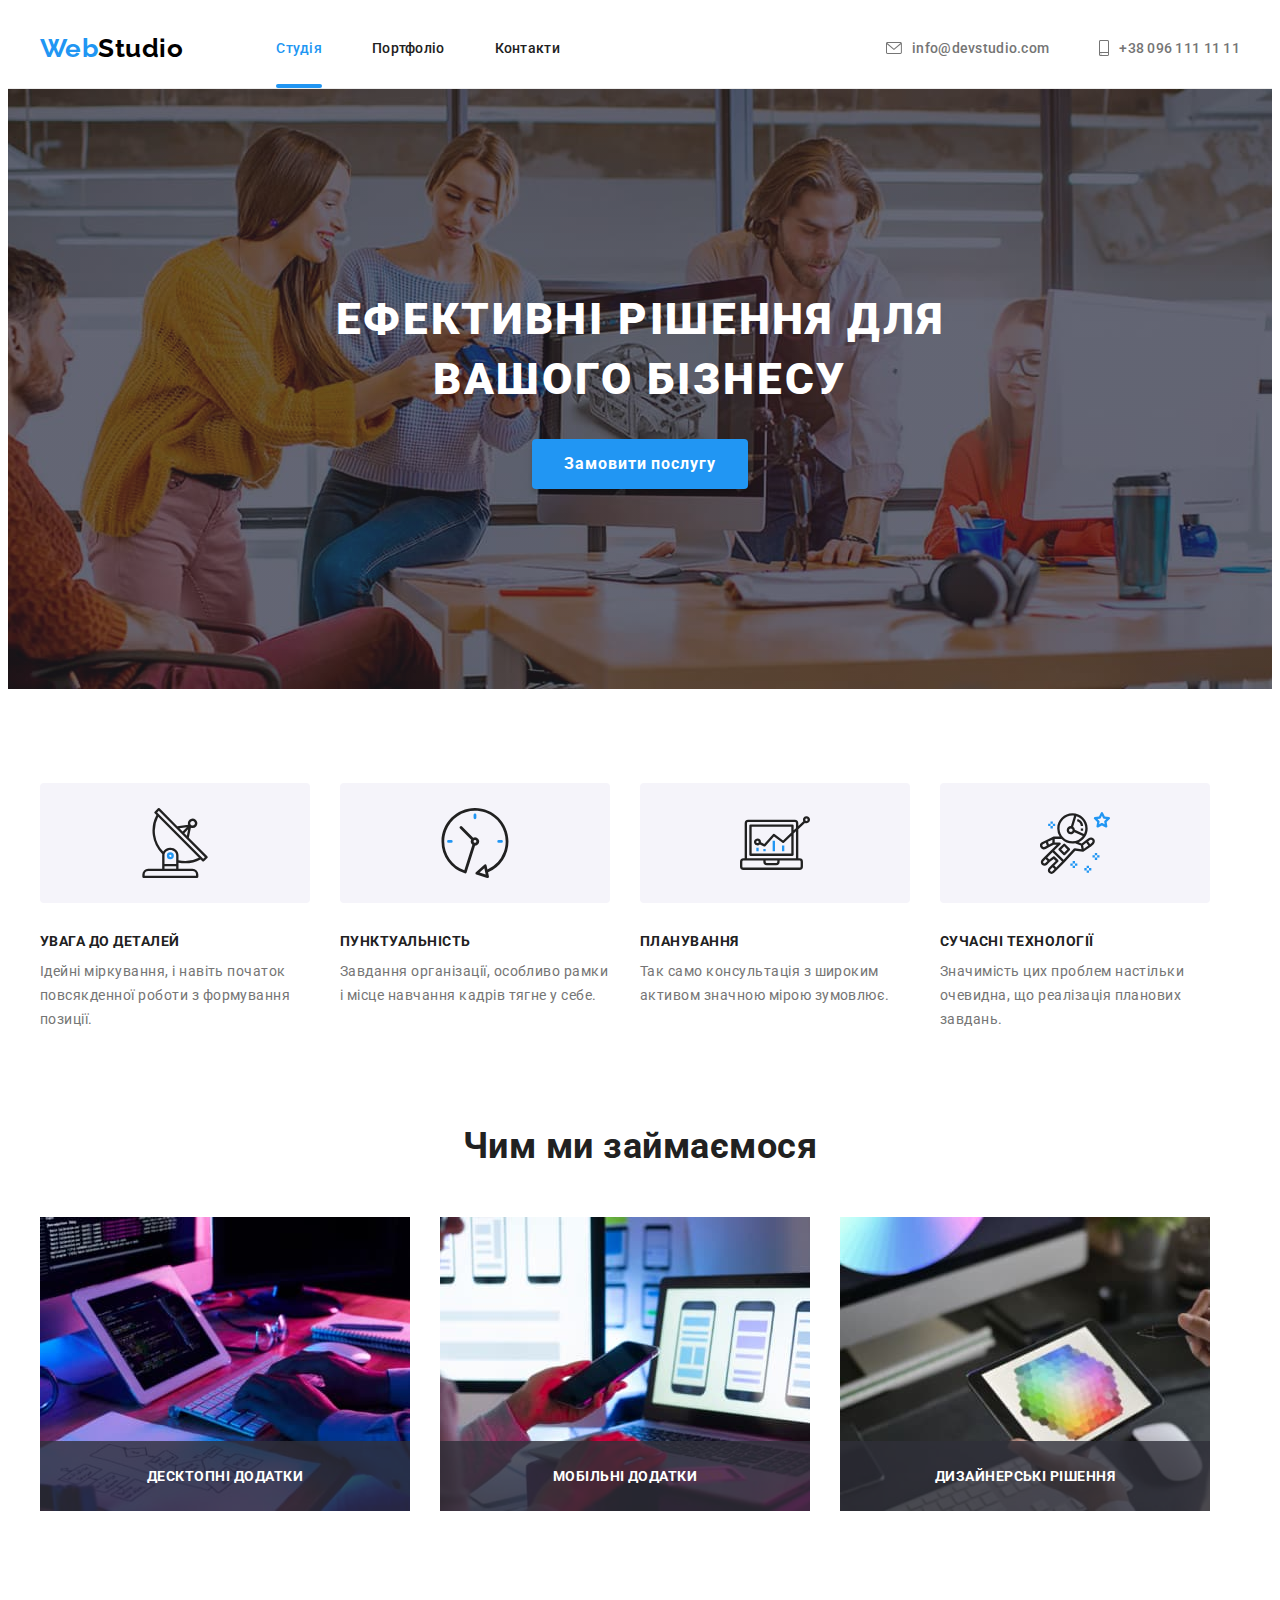
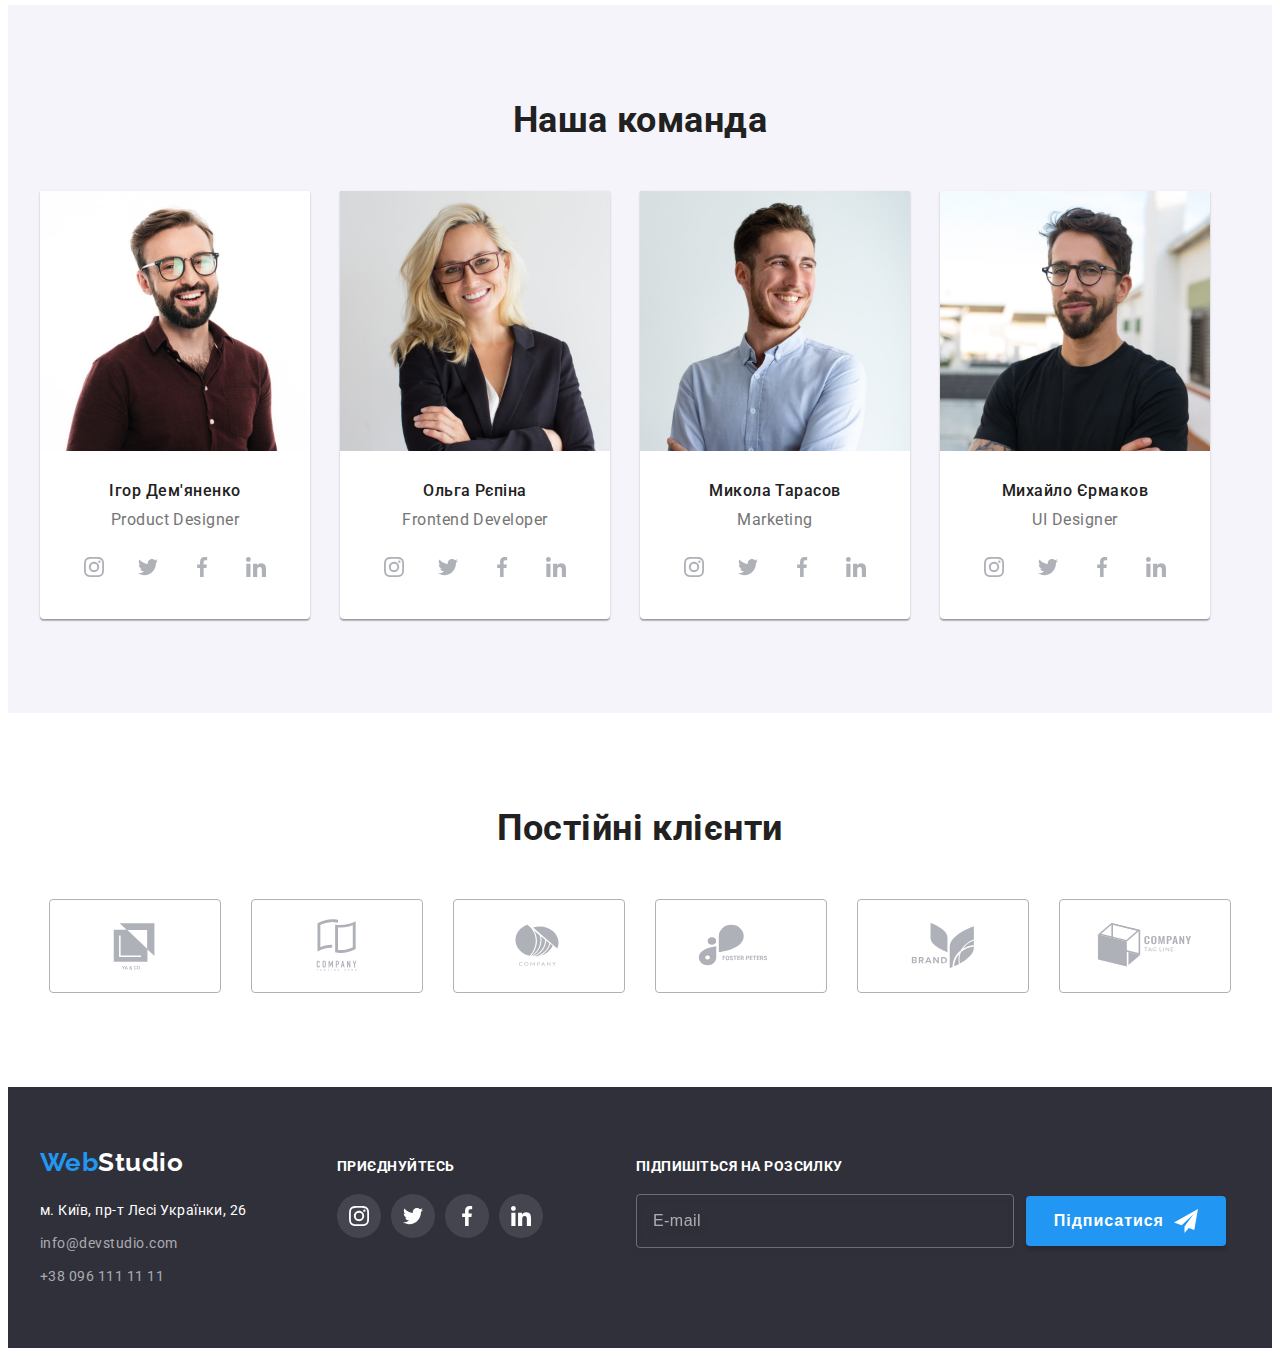
==== index.html @ 1c760ade "випралення помилок в "header"" ====
<!DOCTYPE html>
<html lang="uk">

<head>
  <meta charset="UTF-8">
  <meta http-equiv="X-UA-Compatible" content="IE=edge">
  <meta name="viewport" content="width=device-width, initial-scale=1.0">
  <title>HW-07 Ocheretniuk</title>

  <!-- Fonts -->
  <link rel="preconnect" href="https://fonts.googleapis.com">
  <link rel="preconnect" href="https://fonts.gstatic.com" crossorigin>
  <link href="https://fonts.googleapis.com/css2?family=Raleway:wght@700&family=Roboto:wght@400;500;700;900&display=swap"
    rel="stylesheet">

  <!-- Modern-normalize -->
  <link rel="stylesheet" href="https://cdnjs.cloudflare.com/ajax/libs/modern-normalize/1.1.0/modern-normalize.min.css"
    integrity="sha512-wpPYUAdjBVSE4KJnH1VR1HeZfpl1ub8YT/NKx4PuQ5NmX2tKuGu6U/JRp5y+Y8XG2tV+wKQpNHVUX03MfMFn9Q=="
    crossorigin="anonymous" referrerpolicy="no-referrer" />

  <!-- Custom styles -->
  <link rel="stylesheet" href="./css/styles.css">
</head>

<body>

  <header class="header">
    <div class="header__container container">

      <a href="./index.html" class="logo link logo__part"><span class="logo__part--accent">Web</span>Studio</a>

      <nav>
        <ul class="nav list">
          <li>
            <a href="./index.html" class="nav__list nav__list--curent link">Студія</a>
          </li>
          <li>
            <a href="./portfolio.html" class="nav__list link">Портфоліо</a>
          </li>
          <li>
            <a href="./" class="nav__list link">Контакти</a>
          </li>
        </ul>
      </nav>

      <ul class="contacts list">
        <li>
          <a href="mailto:info@devstudio.com" class="contacts__item--header link">
            <svg class="contacts__icon" width="16" height="12">
              <use href="./images/icons.svg#icon-envelope"></use>
            </svg>
            info@devstudio.com</a>
        </li>
        <li>
          <a href="tel:+380961111111" class="contacts__item--header link">
            <svg class="contacts__icon" width="10" height="16">
              <use href="./images/icons.svg#icon-smartphone"></use>
            </svg>
            +38 096 111 11 11</a>
        </li>
      </ul>
    </div>
  </header>

  <main>
    <!-- HERO -->
    <section class="hero section">
      <div class="container">
        <h1 class="hero-title">Ефективні рішення для вашого бізнесу</h1>
        <div class="btn-container">
          <button type="button" class="hero-btn" data-modal-open>Замовити послугу</button>
        </div>
      </div>
    </section>

    <!-- Section features -->
    <section class="section">
      <div class="container">
        <h2 class="visually-hidden">Особливості</h2>
        <ul class="features list">
          <li class="feature-item">
            <div class="feature-icon">
              <svg width="70" height="70">
                <use href="./images/icons.svg#icon-antenna"></use>
              </svg>
            </div>
            <h3 class="features-title">Увага до деталей</h3>
            <p class="features-text">Ідейні міркування, і навіть початок повсякденної роботи з формування
              позиції.</p>
          </li>
          <li class="feature-item">
            <div class="feature-icon">
              <svg width="70" height="70">
                <use href="./images/icons.svg#icon-clock"></use>
              </svg>
            </div>
            <h3 class="features-title">Пунктуальність</h3>
            <p class="features-text">Завдання організації, особливо рамки і місце навчання кадрів тягне у
              себе.
            </p>
          </li>
          <li class="feature-item">
            <div class="feature-icon">
              <svg width="70" height="70">
                <use href="./images/icons.svg#icon-diagram"></use>
              </svg>
            </div>
            <h3 class="features-title">Планування</h3>
            <p class="features-text">Так само консультація з широким активом значною мірою зумовлює.</p>
          </li>
          <li class="feature-item">
            <div class="feature-icon">
              <svg width="70" height="70">
                <use href="./images/icons.svg#icon-astronaut"></use>
              </svg>
            </div>
            <h3 class="features-title">Сучасні технології</h3>
            <p class="features-text">Значимість цих проблем настільки очевидна, що реалізація планових
              завдань.
            </p>
          </li>
        </ul>
      </div>
    </section>

    <!-- Section projects -->
    <section class="section projects">
      <div class="container">
        <h2 class="section-title">Чим ми займаємося</h2>
        <ul class="projects-list list">
          <li class="projects-item">
            <img src="./images/box-1.jpg" alt="Робочий процес" width="370" height="294">
            <div class="projects-text">Десктопні додатки</div>
          </li>
          <li class="projects-item">
            <img src="./images/box-2.jpg" alt="Робочий процес" width="370" height="294">
            <div class="projects-text">Мобільні додатки</div>
          </li>
          <li class="projects-item">
            <img src="./images/box-3.jpg" alt="Робочий процес" width="370" height="294">
            <div class="projects-text">Дизайнерські рішення</div>
          </li>
        </ul>
      </div>
    </section>

    <!-- Section teams -->
    <section class="section section-team">
      <div class="container">
        <h2 class="section-title">Наша команда</h2>
        <ul class="teams list">
          <li class="team-card">
            <img src="./images/worker-1.jpg" alt="Працівник 1" width="270" height="260">
            <div class="team-caption">
              <h3 class="team-name">Ігор Дем'яненко</h3>
              <p lang="en" class="team-position">Product Designer</p>
              <ul class="socials list">
                <li class="socials__item">
                  <a class="socials__link link" href="https://www.instagram.com/" target="_blank"
                    rel="noopener noreferrer nofollow" aria-label="Instagram icon">
                    <svg class="socials__icon" width="20" height="20">
                      <use href="./images/icons.svg#icon-instagram"></use>
                    </svg>
                  </a>
                </li>
                <li class="socials__item">
                  <a class="socials__link link" href="https://twitter.com/" target="_blank"
                    rel="noopener noreferrer nofollow" aria-label="Twitter icon">
                    <svg class="socials__icon" width="20" height="20">
                      <use href="./images/icons.svg#icon-twitter"></use>
                    </svg>
                  </a>
                </li>
                <li class="socials__item">
                  <a class="socials__link link" href="https://uk-ua.facebook.com" target="_blank"
                    rel="noopener noreferrer nofollow" aria-label="Facebook icon">
                    <svg class="socials__icon" width="20" height="20">
                      <use href="./images/icons.svg#icon-facebook"></use>
                    </svg>
                  </a>
                </li>
                <li class="socials__item">
                  <a class="socials__link link" href="https://ua.linkedin.com/" target="_blank"
                    rel="noopener noreferrer nofollow" aria-label="Linkedin icon">
                    <svg class="socials__icon" width="20" height="20">
                      <use href="./images/icons.svg#icon-linkedin"></use>
                    </svg>
                  </a>
                </li>
              </ul>
            </div>
          </li>
          <li class="team-card">
            <img src="./images/worker-2.jpg" alt="Працівник 2" width="270" height="260">
            <div class="team-caption">
              <h3 class="team-name">Ольга Рєпіна</h3>
              <p lang="en" class="team-position">Frontend Developer</p>
              <ul class="socials list">
                <li class="socials__item">
                  <a class="socials__link link" href="https://www.instagram.com/" target="_blank"
                    rel="noopener noreferrer nofollow" aria-label="Instagram icon">
                    <svg class="socials__icon" width="20" height="20">
                      <use href="./images/icons.svg#icon-instagram"></use>
                    </svg>
                  </a>
                </li>
                <li class="socials__item">
                  <a class="socials__link link" href="https://twitter.com/" target="_blank"
                    rel="noopener noreferrer nofollow" aria-label="Twitter icon">
                    <svg class="socials__icon" width="20" height="20">
                      <use href="./images/icons.svg#icon-twitter"></use>
                    </svg>
                  </a>
                </li>
                <li class="socials__item">
                  <a class="socials__link link" href="https://uk-ua.facebook.com" target="_blank"
                    rel="noopener noreferrer nofollow" aria-label="Facebook icon">
                    <svg class="socials__icon" width="20" height="20">
                      <use href="./images/icons.svg#icon-facebook"></use>
                    </svg>
                  </a>
                </li>
                <li class="socials__item">
                  <a class="socials__link link" href="https://ua.linkedin.com/" target="_blank"
                    rel="noopener noreferrer nofollow" aria-label="Linkedin icon">
                    <svg class="socials__icon" width="20" height="20">
                      <use href="./images/icons.svg#icon-linkedin"></use>
                    </svg>
                  </a>
                </li>
              </ul>
            </div>
          </li>
          <li class="team-card">
            <img src="./images/worker-3.jpg" alt="Працівник 3" width="270" height="260">
            <div class="team-caption">
              <h3 class="team-name">Микола Тарасов</h3>
              <p lang="en" class="team-position">Marketing</p>
              <ul class="socials list">
                <li class="socials__item">
                  <a class="socials__link link" href="https://www.instagram.com/" target="_blank"
                    rel="noopener noreferrer nofollow" aria-label="Instagram icon">
                    <svg class="socials__icon" width="20" height="20">
                      <use href="./images/icons.svg#icon-instagram"></use>
                    </svg>
                  </a>
                </li>
                <li class="socials__item">
                  <a class="socials__link link" href="https://twitter.com/" target="_blank"
                    rel="noopener noreferrer nofollow" aria-label="Twitter icon">
                    <svg class="socials__icon" width="20" height="20">
                      <use href="./images/icons.svg#icon-twitter"></use>
                    </svg>
                  </a>
                </li>
                <li class="socials__item">
                  <a class="socials__link link" href="https://uk-ua.facebook.com" target="_blank"
                    rel="noopener noreferrer nofollow" aria-label="Facebook icon">
                    <svg class="socials__icon" width="20" height="20">
                      <use href="./images/icons.svg#icon-facebook"></use>
                    </svg>
                  </a>
                </li>
                <li class="socials__item">
                  <a class="socials__link link" href="https://ua.linkedin.com/" target="_blank"
                    rel="noopener noreferrer nofollow" aria-label="Linkedin icon">
                    <svg class="socials__icon" width="20" height="20">
                      <use href="./images/icons.svg#icon-linkedin"></use>
                    </svg>
                  </a>
                </li>
              </ul>
            </div>
          </li>
          <li class="team-card">
            <img src="./images/worker-4.jpg" alt="Працівник 4" width="270" height="260">
            <div class="team-caption">
              <h3 class="team-name">Михайло Єрмаков</h3>
              <p lang="en" class="team-position">UI Designer</p>
              <ul class="socials list">
                <li class="socials__item">
                  <a class="socials__link link" href="https://www.instagram.com/" target="_blank"
                    rel="noopener noreferrer nofollow" aria-label="Instagram icon">
                    <svg class="socials__icon" width="20" height="20">
                      <use href="./images/icons.svg#icon-instagram"></use>
                    </svg>
                  </a>
                </li>
                <li class="socials__item">
                  <a class="socials__link link" href="https://twitter.com/" target="_blank"
                    rel="noopener noreferrer nofollow" aria-label="Twitter icon">
                    <svg class="socials__icon" width="20" height="20">
                      <use href="./images/icons.svg#icon-twitter"></use>
                    </svg>
                  </a>
                </li>
                <li class="socials__item">
                  <a class="socials__link link" href="https://uk-ua.facebook.com" target="_blank"
                    rel="noopener noreferrer nofollow" aria-label="Facebook icon">
                    <svg class="socials__icon" width="20" height="20">
                      <use href="./images/icons.svg#icon-facebook"></use>
                    </svg>
                  </a>
                </li>
                <li class="socials__item">
                  <a class="socials__link link" href="https://ua.linkedin.com/" target="_blank"
                    rel="noopener noreferrer nofollow" aria-label="Linkedin icon">
                    <svg class="socials__icon" width="20" height="20">
                      <use href="./images/icons.svg#icon-linkedin"></use>
                    </svg>
                  </a>
                </li>
              </ul>
            </div>
          </li>
        </ul>
      </div>
    </section>

    <!-- Section clients -->
    <section class="section section-clients">
      <div class="container">
        <h2 class="section-title">Постійні клієнти</h2>
        <ul class="clients list">
          <li class="clients-item"><a href="https://www.google.com.ua/" class="clients-link link" target="_blank"
              rel="noopener noreferrer nofollow" aria-label="Client icon">
              <svg class="clients-icon" width="106" height="60">
                <use href="./images/icons.svg#icon-client-1"></use>
              </svg>
            </a>
          </li>
          <li class="clients-item"><a href="https://www.google.com.ua/" class="clients-link link" target="_blank"
              rel="noopener noreferrer nofollow" aria-label="Client icon">
              <svg class="clients-icon" width="106" height="60">
                <use href="./images/icons.svg#icon-client-2"></use>
              </svg>
            </a>
          </li>
          <li class="clients-item"><a href="https://www.google.com.ua/" class="clients-link link" target="_blank"
              rel="noopener noreferrer nofollow" aria-label="Client icon">
              <svg class="clients-icon" width="106" height="60">
                <use href="./images/icons.svg#icon-client-3"></use>
              </svg>
            </a>
          </li>
          <li class="clients-item"><a href="https://www.google.com.ua/" class="clients-link link" target="_blank"
              rel="noopener noreferrer nofollow" aria-label="Client icon">
              <svg class="clients-icon" width="106" height="60">
                <use href="./images/icons.svg#icon-client-4"></use>
              </svg>
            </a>
          </li>
          <li class="clients-item"><a href="https://www.google.com.ua/" class="clients-link link" target="_blank"
              rel="noopener noreferrer nofollow" aria-label="Client icon">
              <svg class="clients-icon" width="106" height="60">
                <use href="./images/icons.svg#icon-client-5"></use>
              </svg>
            </a>
          </li>
          <li class="clients-item"><a href="https://www.google.com.ua/" class="clients-link link" target="_blank"
              rel="noopener noreferrer nofollow" aria-label="Client icon">
              <svg class="clients-icon" width="106" height="60">
                <use href="./images/icons.svg#icon-client-6"></use>
              </svg>
            </a>
          </li>
        </ul>
      </div>
    </section>

  </main>

  <footer class="footer">
    <div class="container footer__container">
      <div class="footer__owner">
        
        <h2 class="visually-hidden">Власник сайту</h2>
        
        <a href="./" class="logo link logo__footer"><span class="logo__part--accent">Web</span>Studio</a>

        <address class="address">
          <ul class="list">
            <li><a class="address__text link" href="https://goo.gl/maps/XZNEGJrdnuefopXt8" target="_blank" rel="noopener noreferrer nofollow">
                м. Київ, пр-т Лесі Українки, 26</a></li>
            <li><a class="link address__list" href="mailto:info@devstudio.com">info@devstudio.com</a></li>
            <li><a class="link address__list address__tel" href="tel:+380961111111">+38 096 111 11 11</a></li>
          </ul>
        </address>
      </div>
      
      <div class="join">
        <h3 class="join__title">приєднуйтесь</h3>
        <ul class="socials list">
          <li class="socials__item">
            <a class="socials__link socials__link--color link" href="https://www.instagram.com/" target="_blank"
              rel="noopener noreferrer nofollow" aria-label="Instagram icon">
              <svg class="socials__icon socials__icon--color" width="20" height="20">
                <use href="./images/icons.svg#icon-instagram"></use>
              </svg>
            </a>
          </li>
          <li class="socials__item">
            <a class="socials__link socials__link--color link" href="https://twitter.com/" target="_blank" rel="noopener noreferrer nofollow"
              aria-label="Twitter icon">
              <svg class="socials__icon socials__icon--color" width="20" height="20">
                <use href="./images/icons.svg#icon-twitter"></use>
              </svg>
            </a>
          </li>
          <li class="socials__item">
            <a class="socials__link socials__link--color link" href="https://uk-ua.facebook.com" target="_blank"
              rel="noopener noreferrer nofollow" aria-label="Facebook icon">
              <svg class="socials__icon socials__icon--color" width="20" height="20">
                <use href="./images/icons.svg#icon-facebook"></use>
              </svg>
            </a>
          </li>
          <li class="socials__item">
            <a class="socials__link socials__link--color link" href="https://ua.linkedin.com/" target="_blank"
              rel="noopener noreferrer nofollow" aria-label="Linkedin icon">
              <svg class="socials__icon socials__icon--color" width="20" height="20">
                <use href="./images/icons.svg#icon-linkedin"></use>
              </svg>
            </a>
          </li>
        </ul>
      </div>

      <div class="subscribe">
        <h3 class="subscribe__title">підпишіться на розсилку</h3>
        <div class="subscribe__container">
          <form class="subscribe__form" name="subscribe_form">
            <label class="subscribe__label">
              <input class="subscribe__field" type="email" name="user_email" placeholder="E-mail">
            </label>
          </form>
          <button class="subscribe__btn" type="submit">Підписатися</button>
        </div>
      </div>
    </div>
  </footer>

  <!-- Modal window -->
  <div class="backdrop is-hidden" data-modal>
    <div class="modal">
      <button type="button" class="modal-btn" data-modal-close>
        <svg class="modal-btm-close" width="14" height="14">
          <use href="./images/icons.svg#icon-btm-close-black"></use>
        </svg>
      </button>
      <strong class="modal-label">Залиште свої дані, ми вам передзвонимо</strong>

      <form class="modal-form" name="modal_form">
        <div class="modal-form-group" role="group">

          <label class="modal-form-label" for="user_name">Ім'я</label>
          <div class="modal-form-wrapper">
            <input class="modal-form-field" type="text" name="user_name" id="user_name">
            <svg class="modal-form-icon" width="18" height="18">
              <use href="./images/icons.svg#icon-modal-name"></use>
            </svg>
          </div>

          <label class="modal-form-label" for="user_phone">Телефон</label>
          <div class="modal-form-wrapper">
            <input class="modal-form-field" type="tel" name="user_phone" id="user_phone">
            <svg class="modal-form-icon" width="18" height="18">
              <use href="./images/icons.svg#icon-modal-phone"></use>
            </svg>
          </div>

          <label class="modal-form-label" for="user_email">Пошта</label>
          <div class="modal-form-wrapper">
            <input class="modal-form-field" type="email" name="user_email" id="user_email">
            <svg class="modal-form-icon" width="18" height="18">
              <use href="./images/icons.svg#icon-modal-email"></use>
            </svg>
          </div>

          <label class="modal-form-label" for="user_message">Коментар</label>
          <textarea class="modal-form-message" name="user_message" id="user_message" rows="6"
            placeholder="Введіть текст"></textarea>
        </div>

        <div class="modal-form-agreement" role="group">
          <input class="modal-form-checkbox" type="checkbox" id="user_agreement">
          <label class="modal-form-agreement-descr" for="user_agreement">
            Погоджуюся з розсилкою та приймаю
            <a class="modal-form-agreement-link" href="">Умови договору</a>
          </label>
        </div>
        <button class="modal-form-btn" type="submit">Відправити</button>
      </form>
    </div>
  </div>

  <script src="./js/modal.js"></script>

</body>

</html>
---- css/styles.css ----
/* основний колір тексту #212121 */
/* колір тексту параграфів #757575 */
/* колір наведення-акценту #2196F3 */
/* білий #FFFFFF */

:root {
	--primary-text-color: #212121;
	--second-text-color: #757575;
	--accent-color: #2196f3;
	--primary-white-color: #ffffff;
	--hero-footer-bcg: #2f303a;
	--logo-primary-color: #000000;
	--section-team-bcg: #f5f4fa;
	--address-list-color: rgba(255, 255, 255, 0.6);
	--portfolio-box: #eeeeee;
	--btn-hero-accent-color: #188ce8;
	--socials__icon-primary-color: #afb1b8;
	--border-modal-color: rgba(33, 33, 33, 0.2);
	--animation-base: 250ms cubic-bezier(0.4, 0, 0.2, 1);
	--animation-overlay: transform 250ms cubic-bezier(0.4, 0, 0.2, 1);
	--animation-color: color 250ms cubic-bezier(0.4, 0, 0.2, 1);
	--animation-bcg: background-color 250ms cubic-bezier(0.4, 0, 0.2, 1);
	--animation-box-shadow: box-shadow 250ms cubic-bezier(0.4, 0, 0.2, 1);
}

body {
	background-color: var(--primary-white-color);
	font-family: "Roboto", Verdana, sans-serif;
	color: var(--primary-text-color);
	letter-spacing: 0.03em;
}

/* глобальне скидання стилів */
h1,
h2,
h3,
h4,
h5,
h6,
p,
ul {
	margin: 0;
}

/* прибираємо підкреслення посилання */
.link {
	text-decoration: none;
}

/* прибираємо маркери списку */
.list {
	list-style: none;
	margin: 0;
	padding: 0;
}

img {
	display: block;
}

.visually-hidden {
	position: absolute;
	white-space: nowrap;
	width: 1px;
	height: 1px;
	overflow: hidden;
	border: 0;
	padding: 0;
	clip: rect(0 0 0 0);
	clip-path: inset(50%);
	margin: -1px;
}

.container {
	width: 1200px;
	padding-left: 15px;
	padding-right: 15px;
	margin-left: auto;
	margin-right: auto;
	/* background: rgb(244, 244, 196); */
	/* outline: 1px solid tomato; */
}

.section {
	padding-top: 94px;
	padding-bottom: 94px;
}

/* -----------------HEADER----------------- */

.header {
	border-bottom: 1px solid #ececec;
}

.header__container {
	display: flex;
	align-items: center;
}

/* Logo */

.logo {
	font-family: "Raleway", Verdana, sans-serif;
	font-style: normal;
	font-weight: 700;
	font-size: 26px;
	line-height: calc(31 / 26);
	color: var(--logo-primary-color);
}

.logo__part {
	margin-right: 93px;
}

.logo__part--accent {
	color: var(--accent-color);
}

/* Navigation pages */

.nav {
	display: flex;
	align-items: center;
	gap: 50px;
}

.nav__list {
	display: block;
	
	padding-top: 32px;
	padding-bottom: 32px;

	font-weight: 500;
	font-size: 14px;
	line-height: calc(16 / 14);
	letter-spacing: 0.02em;
	color: var(--primary-text-color);

	position: relative;

	transition: var(--animation-color);
}

.nav__list--curent {
	color: var(--accent-color);
}

.nav__list--curent::after {
	content: "";

	display: block;
	width: 100%;
	height: 4px;
	background-color: var(--accent-color);
	border-radius: 2px;

	position: absolute;
	bottom: 0;
}

.nav__list:hover,
.nav__list:focus {
	color: var(--accent-color);
}

/* Contacts in Header */

.contacts {
	display: flex;
	margin-left: auto;
	gap: 50px;
}

.contacts__item--header {
	display: flex;
	align-items: center;
	gap: 10px;

	padding-top: 32px;
	padding-bottom: 32px;

	font-weight: 500;
	font-size: 14px;
	line-height: calc(16 / 14);
	letter-spacing: 0.02em;
	color: var(--second-text-color);

	transition: var(--animation-color);
}

.contacts__item--header:hover,
.contacts__item--header:focus {
	color: var(--accent-color);
}

.contacts__icon {
	fill: currentColor;
}

/* -----------------HEADER----------------- */
/* -----------------HERO----------------- */

.hero {
	background: var(--hero-footer-bcg);

	padding-top: 200px;
	padding-bottom: 200px;

	background-image: linear-gradient(to right, rgba(47, 48, 58, 0.4), rgba(47, 48, 58, 0.4)),
		url(../images/hero-bcg-img.jpg);
	background-repeat: no-repeat;
	background-position: center;
	background-size: cover;
}

.hero-title {
	font-weight: 900;
	font-size: 44px;
	line-height: calc(60 / 44);
	letter-spacing: 0.06em;
	text-align: center;
	text-transform: uppercase;
	color: var(--primary-white-color);

	width: 696px;
	margin-left: auto;
	margin-right: auto;
	padding-bottom: 30px;
}

.hero-btn {
	font-family: inherit;
	font-weight: 700;
	font-size: 16px;
	line-height: calc(30 / 16);
	letter-spacing: 0.06em;
	cursor: pointer;
	color: var(--primary-white-color);
	background: var(--accent-color);
	box-shadow: 0px 4px 4px rgba(0, 0, 0, 0.15);
	border: none;
	border-radius: 4px;

	padding: 10px 32px;

	min-width: 216px;
	min-height: 50px;

	transition: var(--animation-bcg);
}

.hero-btn:hover,
.hero-btn:focus {
	background: var(--btn-hero-accent-color);
}

.btn-container {
	display: flex;
	justify-content: center;
}

/* -----------------HEADER----------------- */
/* -----------------Section features----------------- */

.features {
	display: flex;
	align-items: flex-start;
	/* justify-content: space-between; */
	gap: 30px;
}

.feature-item {
	width: 270px;
}

.feature-icon {
	display: flex;
	height: 120px;
	align-items: center;
	justify-content: center;
	margin-bottom: 30px;
	text-align: center;
	background-color: var(--section-team-bcg);
	border-radius: 4px;
}

.features-title {
	font-weight: 700;
	font-size: 14px;
	line-height: calc(16 / 14);
	text-transform: uppercase;
	padding-bottom: 10px;
}

.features-text {
	font-weight: 400;
	font-size: 14px;
	line-height: calc(24 / 14);
	color: var(--second-text-color);
}

/* -----------------Section features----------------- */
/* -----------------Section projects, teams----------------- */

.projects {
	padding-top: 0;
}

.section-title {
	font-weight: 700;
	font-size: 36px;
	line-height: calc(42 / 36);
	text-align: center;

	margin-bottom: 50px;
}

.projects-list {
	display: flex;
	align-items: center;
	/* justify-content: space-around; */
	gap: 30px;
}

.projects-item {
	position: relative;
}

.projects-text {
	position: absolute;
	bottom: 0;

	width: 370px;
	padding-top: 27px;
	padding-bottom: 27px;

	font-weight: 700;
	font-size: 14px;
	line-height: calc(16 / 14);
	text-align: center;
	text-transform: uppercase;
	color: var(--primary-white-color);
	background: rgba(47, 48, 58, 0.8);
}

.teams {
	display: flex;
	align-items: center;
	/* justify-content: space-around; */
	gap: 30px;
}

.team-card {
	background: var(--primary-white-color);
	box-shadow: 0px 1px 3px rgba(0, 0, 0, 0.12), 0px 1px 1px rgba(0, 0, 0, 0.14), 0px 2px 1px rgba(0, 0, 0, 0.2);
	border-radius: 0px 0px 4px 4px;
}

.team-caption {
	padding-top: 30px;
	padding-bottom: 30px;
}

.team-name {
	font-weight: 500;
	font-size: 16px;
	line-height: calc(19 / 16);
	text-align: center;

	margin-bottom: 10px;
}

.team-position {
	font-size: 16px;
	line-height: calc(19 / 16);
	text-align: center;
	color: var(--second-text-color);
	padding-bottom: 16px;
}

.socials {
	display: flex;
	align-items: center;
	justify-content: center;
	gap: 10px;
}

.socials__link {
	display: flex;
	align-items: center;
	justify-content: center;
	width: 44px;
	height: 44px;
	border-radius: 50%;
	background-color: var(--primary-white-color);
	color: var(--socials__icon-primary-color);
	/* outline: 2px solid red;
	outline-offset: -2px; */

	transition: var(--animation-bcg);
}

.socials__icon {
	fill: currentColor;

	transition: var(--animation-color);
}

.socials__link:hover,
.socials__link:focus {
	color: var(--primary-white-color);
	background-color: var(--accent-color);
}

.section-team {
	background: var(--section-team-bcg);
}

/* -----------------Section projects, teams----------------- */
/* -----------------Section clients----------------- */

.clients {
	display: flex;
	align-items: center;
	justify-content: center;
	gap: 30px;
}

.clients-link {
	display: flex;
	align-items: center;
	justify-content: center;
	width: 170px;
	height: 92px;
	border: 1px solid var(--socials__icon-primary-color);
	border-radius: 4px;
	background-color: var(--primary-white-color);
	color: var(--socials__icon-primary-color);

	transition: var(--animation-bcg);
}

.clients-icon {
	fill: currentColor;

	transition: var(--animation-color);
}

.clients-item {
	border: 1px solid --socials__icon-primary-color;
	border-radius: 4px;
	background-color: var(--primary-white-color);
	color: var(--socials__icon-primary-color);
}

.clients-link:hover,
.clients-link:focus {
	color: var(--accent-color);
	border-color: var(--accent-color);
}

/* -----------------Section clients----------------- */
/* -----------------Section footer----------------- */

.footer {
	padding-top: 60px;
	padding-bottom: 60px;

	background: var(--hero-footer-bcg);
}

.footer__container {
	display: flex;
	align-items: baseline;
}

.footer__owner {
	margin-right: 90px;
}

/* Logo */

.logo__footer {
	color: var(--primary-white-color);
	/* margin-bottom: 20px; */
}

.logo__part--accent {
	color: var(--accent-color);
}

/* Address */

.address {
	margin-top: 20px;
}

.address__text {
	display: inline-block;
	
	margin-bottom: 9px;

	font-family: inherit;
	font-size: 14px;
	line-height: calc(24 / 14);
	font-style: normal;
	color: var(--primary-white-color);

	transition: var(--animation-color);
}

.address__text:hover,
.address__text:focus {
	color: var(--accent-color);
}

.address__list {
	display: inline-block;

	margin-bottom: 9px;

	font-family: inherit;
	font-size: 14px;
	line-height: calc(24 / 14);
	font-style: normal;
	color: var(--address-list-color);

	transition: var(--animation-color);
}

.address__list:hover,
.address__list:focus {
	color: var(--accent-color);
}

.address__tel {
	margin-bottom: 0px;
}

/* Join */

.join {
	margin-right: 93px;
}

.join__title {
	font-weight: 700;
	font-size: 14px;
	line-height: calc(16 / 14);
	text-transform: uppercase;

	padding-bottom: 20px;

	color: var(--primary-white-color);
}

.socials__link--color {
	background-color: rgba(255, 255, 255, 0.1);
	color: var(--primary-white-color);
	/* outline: 2px solid red;
	outline-offset: -2px; */

	transition: var(--animation-bcg);
}

.socials__icon--color {
	fill: currentColor;

	transition: var(--animation-color);
}

.socials__link:hover,
.socials__link:focus {
	color: var(--primary-white-color);
	background-color: var(--accent-color);
}

/* Subscribe */

.subscribe__title {
	font-weight: 700;
	font-size: 14px;
	line-height: calc(16 / 14);
	text-transform: uppercase;

	padding-bottom: 20px;

	color: var(--primary-white-color);
}

.subscribe__container {
	display: flex;
	gap: 12px;
	align-items: center;
	justify-content: center;
}

/* .subscribe__label {
	flex-basis: 358px;
} */

.subscribe__field {
	width: 358px;
	height: 50px;

	padding-left: 16px;

	outline: unset;
	background-color: transparent;
	border: 1px solid rgba(255, 255, 255, 0.3);
	filter: drop-shadow(0px 4px 4px rgba(0, 0, 0, 0.15));
	border-radius: 4px;

	color: var(--primary-white-color);

	transition: border-color var(--animation-base);
}

.subscribe__field:hover,
.subscribe__field:focus {
	border-color: var(--btn-hero-accent-color);
	color: var(--accent-color);
}

.subscribe__field::placeholder {
	font-family: inherit;
	font-size: 16px;
	line-height: calc(20 / 16);
	letter-spacing: 0.03em;

	color: rgba(255, 255, 255, 0.6);
}

.subscribe__btn {
	display: flex;
	align-items: center;
	justify-content: center;
	letter-spacing: 0.06em;

	background: var(--accent-color);
	box-shadow: 0px 4px 4px rgba(0, 0, 0, 0.15);
	border-radius: 4px;
	border: none;

	font-weight: 700;
	font-size: 16px;
	line-height: calc(30 / 16);

	min-width: 200px;
	min-height: 50px;
	/* padding: 10px 28px; */

	color: var(--primary-white-color);
	cursor: pointer;

	transition: var(--animation-bcg);
}

.subscribe__btn::after {
	content: "";
	display: inline-block;
	background-image: url(../images/icon-send.svg);
	width: 24px;
	height: 24px;
	margin-left: 10px;
	background-size: contain;
	fill: currentColor;
	/* outline: 1px solid red; */
}

.subscribe__btn:hover,
.subscribe__btn:focus {
	background: var(--btn-hero-accent-color);
}

/* -----------------Section footer----------------- */

/* -----------------Portfolio page----------------- */

.portfolio-filters {
	display: flex;
	align-items: center;
	justify-content: center;
	gap: 8px;

	margin-bottom: 50px;
}

.portfolio-btn {
	font-family: inherit;
	font-weight: 500;
	font-size: 16px;
	line-height: calc(26 / 16);
	text-align: center;
	color: var(--primary-text-color);
	background: var(--section-team-bcg);
	border-radius: 4px;
	border: none;
	cursor: pointer;
	text-align: center;
	letter-spacing: 0.03em;

	padding: 6px 22px;

	transition: var(--animation-color), var(--animation-bcg);
}

.portfolio-btn.active {
	color: var(--primary-white-color);
	background: var(--accent-color);
	box-shadow: 0px 3px 1px rgba(0, 0, 0, 0.1), 0px 1px 2px rgba(0, 0, 0, 0.08), 0px 2px 2px rgba(0, 0, 0, 0.12);
}

.portfolio-btn:hover,
.portfolio-btn:focus {
	color: var(--primary-white-color);
	background: var(--accent-color);
}

.work-list {
	display: flex;
	flex-wrap: wrap;
	/* gap: 30px; */
}

.work-item {
	background: var(--primary-white-color);

	width: 370px;
	margin-right: 30px;
	margin-bottom: 30px;

	transition: var(--animation-box-shadow);
}

.work-item:nth-child(3n) {
	margin-right: 0;
}

.work-item:nth-last-child(-n + 3) {
	margin-bottom: 0;
}

.work-item:hover,
.work-item:focus {
	box-shadow: 0px 1px 1px rgba(0, 0, 0, 0.12), 0px 4px 4px rgba(0, 0, 0, 0.06), 1px 4px 6px rgba(0, 0, 0, 0.16);
}

.work-thumb {
	position: relative;
	overflow: hidden;
}

.overlay {
	position: absolute;
	top: 0;
	left: 0;

	transform: translateY(100%);

	width: 100%;
	height: 100%;
	padding-left: 24px;
	padding-right: 24px;
	display: flex;
	align-items: center;

	font-size: 18px;
	line-height: calc(28 / 18);
	color: var(--primary-white-color);
	background-color: rgba(33, 150, 243, 0.9);
	backdrop-filter: blur(3px);

	transition: var(--animation-overlay);
}

.work-item:hover .overlay,
.work-item:focus .overlay {
	transform: translateY(0%);
}

.work-caption {
	border-right: 1px solid var(--portfolio-box);
	border-bottom: 1px solid var(--portfolio-box);
	border-left: 1px solid var(--portfolio-box);

	padding-top: 20px;
	padding-right: 24px;
	padding-bottom: 20px;
	padding-left: 24px;
}

.work-title {
	font-weight: 700;
	font-size: 18px;
	line-height: calc(36 / 18);
	letter-spacing: 0.06em;

	margin-bottom: 4px;

	width: 322px;
}

.work-text {
	font-size: 16px;
	line-height: calc(30 / 16);
	color: var(--second-text-color);

	width: 322px;
}

/* -----------------Portfolio page----------------- */

/* -----------------Modal window----------------- */

.backdrop {
	position: fixed;
	top: 0;
	left: 0;
	/* z-index: ; */

	width: 100%;
	height: 100%;

	background: rgba(0, 0, 0, 0.2);
	border: 1px solid #000000;
	backdrop-filter: blur(1px);

	transition: opacity 150ms linear, visibility 150ms linear;
}

.backdrop.is-hidden {
	opacity: 0;
	visibility: hidden;
	pointer-events: none;
}

.modal {
	position: absolute;
	top: 50%;
	left: 50%;

	transform: translateX(-50%) translateY(-50%);

	width: 528px;
	min-height: 581px;
	padding: 40px;

	background: var(--primary-white-color);
	box-shadow: 0px 1px 3px rgba(0, 0, 0, 0.12), 0px 1px 1px rgba(0, 0, 0, 0.14), 0px 2px 1px rgba(0, 0, 0, 0.2);
	border-radius: 4px;

	transition: transform 250ms linear, opacity 250ms linear;
}

.backdrop.is-hidden .modal {
	opacity: 0;
	transform: translateX(-50%) translateY(-70%);
}

.modal-btn {
	position: absolute;
	top: 8px;
	right: 8px;

	padding: 0;

	width: 30px;
	height: 30px;

	display: inline-flex;
	align-items: center;
	justify-content: center;

	background-color: transparent;
	border-radius: 50%;
	border: 1px solid rgba(0, 0, 0, 0.1);
	cursor: pointer;
}

.modal-btm-close {
	fill: #000000;
}

.modal-btn:focus .modal-btm-close,
.modal-btn:hover .modal-btm-close {
	fill: var(--accent-color);
}

.modal-label {
	display: block;
	margin-bottom: 12px;

	font-weight: 700;
	font-size: 20px;
	line-height: calc(23 / 20);
	text-align: center;
}

.modal-form-group {
	margin-bottom: 20px;
}

.modal-form-label {
	display: block;
	margin-bottom: 4px;

	font-size: 12px;
	line-height: calc(14 / 12);
	letter-spacing: 0.01em;

	color: var(--second-text-color);
}

.modal-form-wrapper {
	position: relative;
	margin-bottom: 10px;
}

.modal-form-field {
	width: 100%;
	height: 40px;
	padding-left: 42px;
	padding-right: 42px;

	border: 1px solid var(--border-modal-color);
	border-radius: 4px;

	outline: 1px solid transparent;
	outline-offset: -1px;
	transition: outline var(--animation-base);
}

.modal-form-field:hover,
.modal-form-field:focus {
	outline-color: var(--accent-color);
	color: var(--accent-color);
}

.modal-form-icon {
	position: absolute;
	top: 25%;
	left: 20px;

	transform: translateX(-20%);

	transition: fill var(--animation-base);
}

.modal-form-field:focus + .modal-form-icon {
	fill: var(--accent-color);
}

.modal-form-message {
	display: block;
	width: 100%;
	height: 120px;
	padding: 12px 16px;

	resize: none;

	border: 1px solid var(--border-modal-color);
	border-radius: 4px;

	outline: 1px solid transparent;
	outline-offset: -1px;
	transition: outline var(--animation-base);
}

.modal-form-message:hover,
.modal-form-message:focus {
	outline-color: var(--accent-color);
	color: var(--accent-color);
}

.modal-form-message::placeholder {
	font-family: inherit;
	font-size: 12px;
	line-height: calc(14 / 12);
	letter-spacing: 0.01em;

	color: rgba(117, 117, 117, 0.5);
}

.modal-form-btn {
	background: var(--accent-color);
	box-shadow: 0px 4px 4px rgba(0, 0, 0, 0.15);
	border-radius: 4px;
	border: none;

	font-weight: 700;
	font-size: 16px;
	line-height: calc(30 / 16);
	letter-spacing: 0.06em;

	min-width: 200px;
	min-height: 50px;

	color: var(--primary-white-color);
	cursor: pointer;

	transition: var(--animation-bcg);
}

.modal-form-btn:hover,
.modal-form-btn:focus {
	background: var(--btn-hero-accent-color);
}

.modal-form-agreement {
	display: flex;
	align-items: center;
	justify-content: center;
	gap: 8px;

	margin-bottom: 30px;
}

.modal-form-checkbox {
	appearance: none;
	width: 16px;
	height: 15px;

	outline: 2px solid transparent;
	outline-offset: -2px;
	border: 2px solid var(--primary-text-color);
	border-radius: 2px;

	background-position: center;
	background-repeat: no-repeat;
	background-size: 0;
	background-image: url("data:image/svg+xml,%3Csvg width='13' height='10' viewBox='0 0 13 10' fill='none' xmlns='http://www.w3.org/2000/svg'%3E%3Cpath d='M1.95703 4.75166L1.88825 4.68604L1.81923 4.75141L0.93123 5.59258L0.854858 5.66492L0.930974 5.73753L4.42671 9.07236L4.49574 9.1382L4.56476 9.07236L12.069 1.91352L12.1449 1.84116L12.069 1.76881L11.1873 0.927644L11.1183 0.861826L11.0493 0.927611L4.49577 7.17353L1.95703 4.75166Z' fill='white' stroke='white' stroke-width='0.2'/%3E%3C/svg%3E");

	transition: background-size var(--animation-base), background-color var(--animation-base),
		outline-color var(--animation-base);
}

.modal-form-checkbox:checked {
	outline-color: var(--accent-color);
	background-color: var(--accent-color);
	background-size: 11px 8px;
}

.modal-form-agreement-descr {
	font-size: 14px;
	line-height: calc(24 / 14);

	color: var(--second-text-color);

	user-select: none;
}

.modal-form-agreement-link {
	color: var(--accent-color);
	text-underline-offset: 3px;
	/* text-underline-position: under; */
}

.modal-form-btn {
	display: block;
	margin: 0 auto;
}

/* -----------------Modal window----------------- */
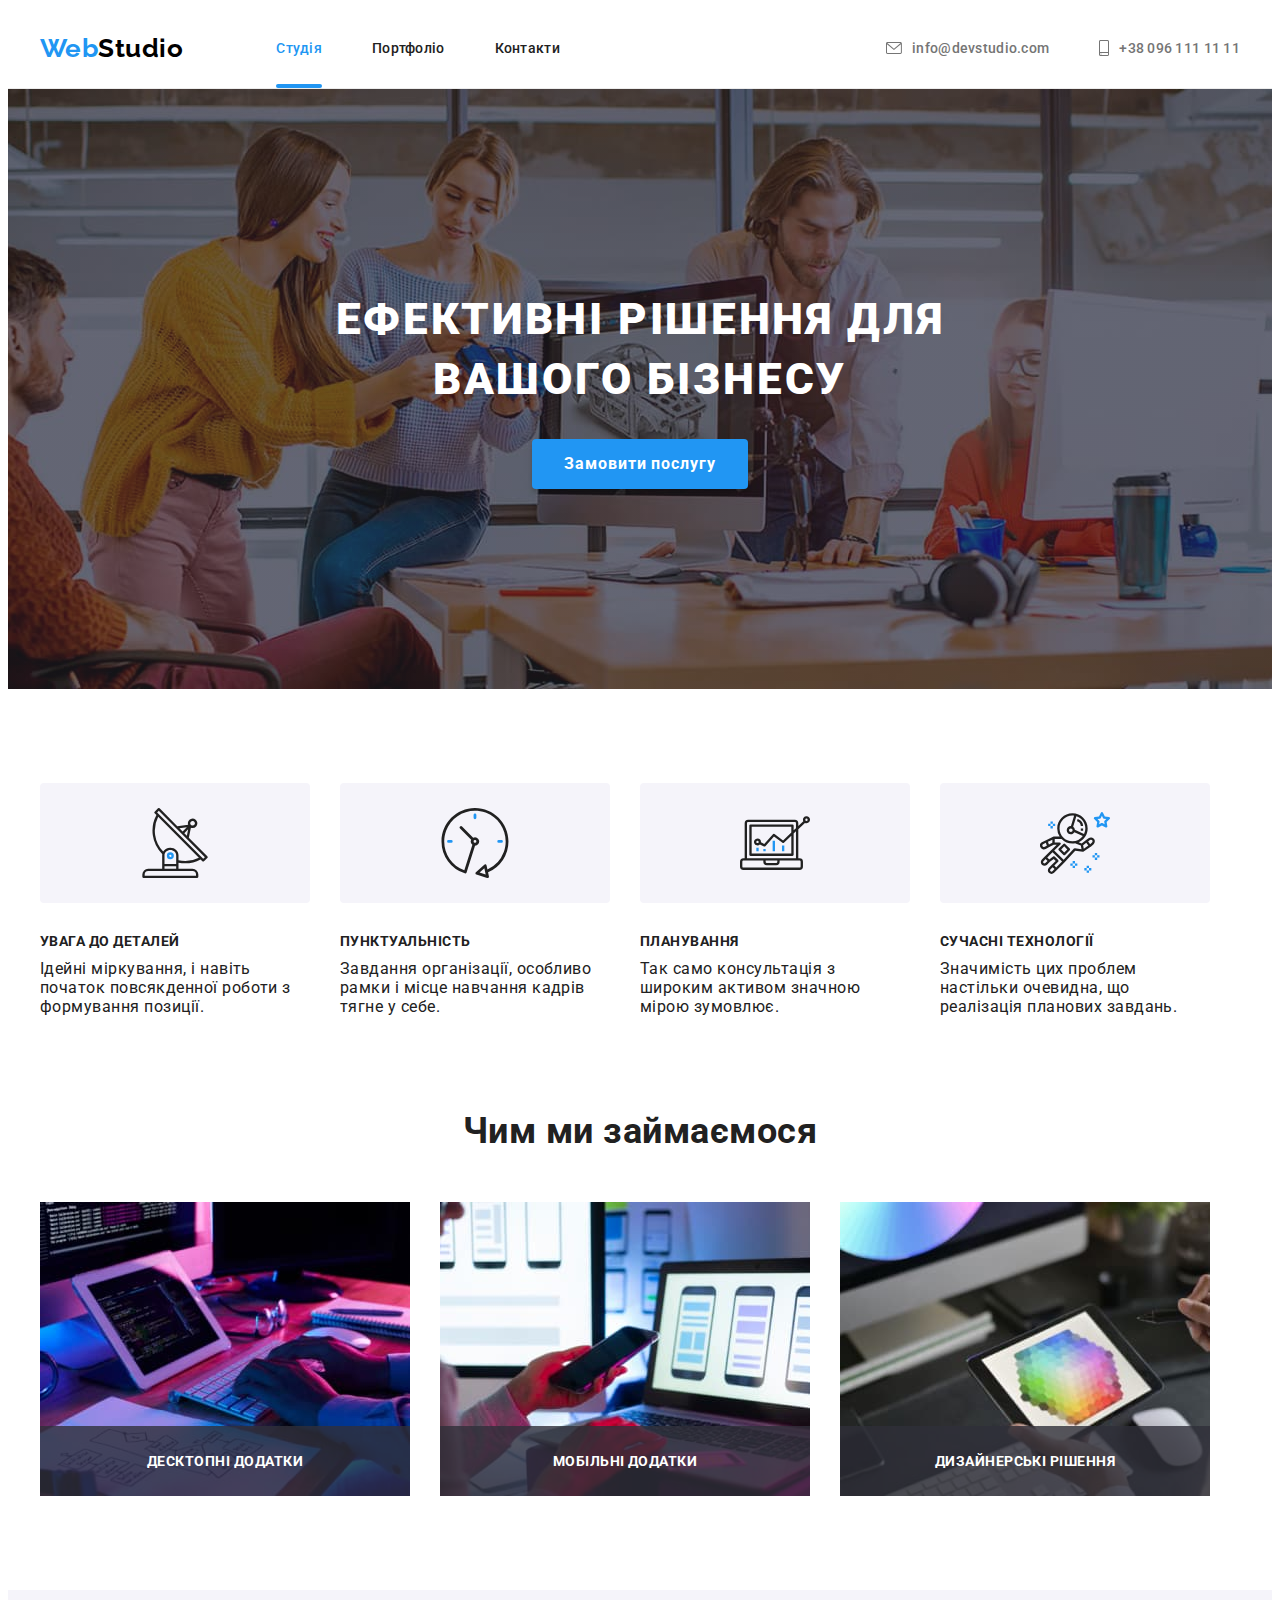
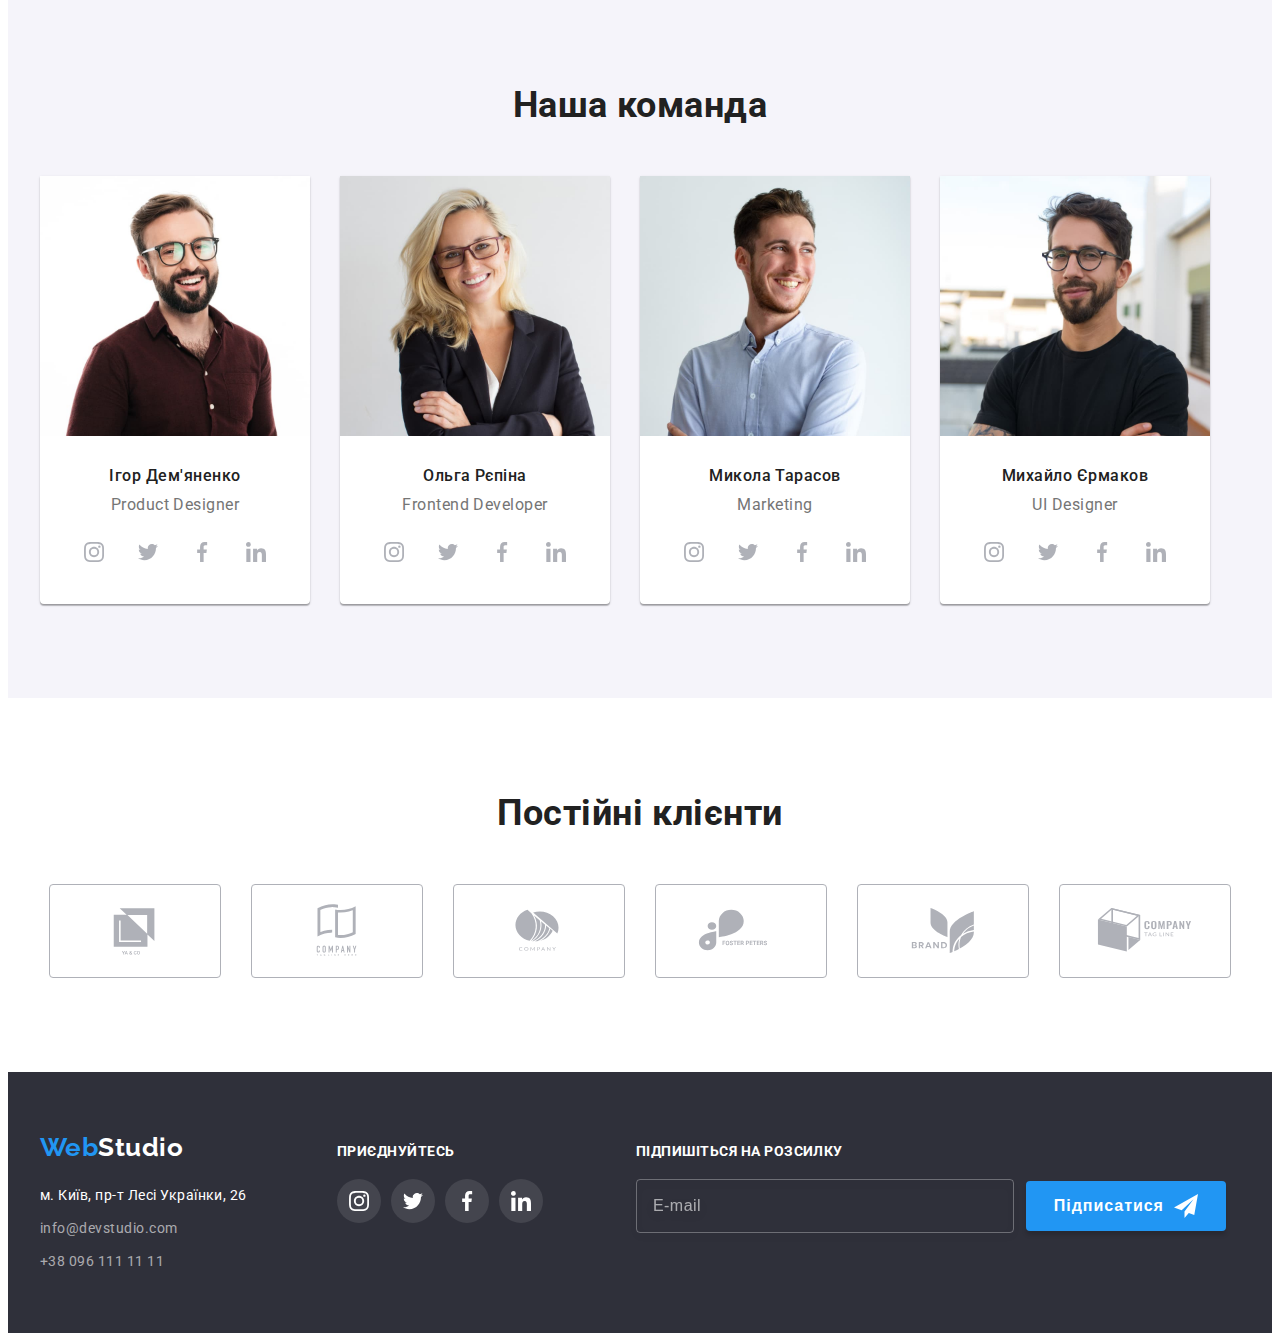
==== commit be899d15: "стилізація БЕМ в "hero" та "features"" ====
--- a/index.html
+++ b/index.html
@@ -66,9 +66,9 @@
     <!-- HERO -->
     <section class="hero section">
       <div class="container">
-        <h1 class="hero-title">Ефективні рішення для вашого бізнесу</h1>
-        <div class="btn-container">
-          <button type="button" class="hero-btn" data-modal-open>Замовити послугу</button>
+        <h1 class="hero__title">Ефективні рішення для вашого бізнесу</h1>
+        <div class="hero__btn-container">
+          <button type="button" class="hero__btn" data-modal-open>Замовити послугу</button>
         </div>
       </div>
     </section>
@@ -78,43 +78,43 @@
       <div class="container">
         <h2 class="visually-hidden">Особливості</h2>
         <ul class="features list">
-          <li class="feature-item">
-            <div class="feature-icon">
+          <li class="features__item">
+            <div class="features__icon">
               <svg width="70" height="70">
                 <use href="./images/icons.svg#icon-antenna"></use>
               </svg>
             </div>
-            <h3 class="features-title">Увага до деталей</h3>
+            <h3 class="features__title">Увага до деталей</h3>
             <p class="features-text">Ідейні міркування, і навіть початок повсякденної роботи з формування
               позиції.</p>
           </li>
-          <li class="feature-item">
-            <div class="feature-icon">
+          <li class="features__item">
+            <div class="features__icon">
               <svg width="70" height="70">
                 <use href="./images/icons.svg#icon-clock"></use>
               </svg>
             </div>
-            <h3 class="features-title">Пунктуальність</h3>
+            <h3 class="features__title">Пунктуальність</h3>
             <p class="features-text">Завдання організації, особливо рамки і місце навчання кадрів тягне у
               себе.
             </p>
           </li>
-          <li class="feature-item">
-            <div class="feature-icon">
+          <li class="features__item">
+            <div class="features__icon">
               <svg width="70" height="70">
                 <use href="./images/icons.svg#icon-diagram"></use>
               </svg>
             </div>
-            <h3 class="features-title">Планування</h3>
+            <h3 class="features__title">Планування</h3>
             <p class="features-text">Так само консультація з широким активом значною мірою зумовлює.</p>
           </li>
-          <li class="feature-item">
-            <div class="feature-icon">
+          <li class="features__item">
+            <div class="features__icon">
               <svg width="70" height="70">
                 <use href="./images/icons.svg#icon-astronaut"></use>
               </svg>
             </div>
-            <h3 class="features-title">Сучасні технології</h3>
+            <h3 class="features__title">Сучасні технології</h3>
             <p class="features-text">Значимість цих проблем настільки очевидна, що реалізація планових
               завдань.
             </p>
@@ -126,7 +126,7 @@
     <!-- Section projects -->
     <section class="section projects">
       <div class="container">
-        <h2 class="section-title">Чим ми займаємося</h2>
+        <h2 class="section__title">Чим ми займаємося</h2>
         <ul class="projects-list list">
           <li class="projects-item">
             <img src="./images/box-1.jpg" alt="Робочий процес" width="370" height="294">
@@ -147,7 +147,7 @@
     <!-- Section teams -->
     <section class="section section-team">
       <div class="container">
-        <h2 class="section-title">Наша команда</h2>
+        <h2 class="section__title">Наша команда</h2>
         <ul class="teams list">
           <li class="team-card">
             <img src="./images/worker-1.jpg" alt="Працівник 1" width="270" height="260">
@@ -320,7 +320,7 @@
     <!-- Section clients -->
     <section class="section section-clients">
       <div class="container">
-        <h2 class="section-title">Постійні клієнти</h2>
+        <h2 class="section__title">Постійні клієнти</h2>
         <ul class="clients list">
           <li class="clients-item"><a href="https://www.google.com.ua/" class="clients-link link" target="_blank"
               rel="noopener noreferrer nofollow" aria-label="Client icon">
--- a/css/styles.css
+++ b/css/styles.css
@@ -213,7 +213,7 @@
 	background-size: cover;
 }
 
-.hero-title {
+.hero__title {
 	font-weight: 900;
 	font-size: 44px;
 	line-height: calc(60 / 44);
@@ -228,7 +228,7 @@
 	padding-bottom: 30px;
 }
 
-.hero-btn {
+.hero__btn {
 	font-family: inherit;
 	font-weight: 700;
 	font-size: 16px;
@@ -249,12 +249,12 @@
 	transition: var(--animation-bcg);
 }
 
-.hero-btn:hover,
-.hero-btn:focus {
+.hero__btn:hover,
+.hero__btn:focus {
 	background: var(--btn-hero-accent-color);
 }
 
-.btn-container {
+.hero__btn-container {
 	display: flex;
 	justify-content: center;
 }
@@ -269,11 +269,11 @@
 	gap: 30px;
 }
 
-.feature-item {
+.features__item {
 	width: 270px;
 }
 
-.feature-icon {
+.features__icon {
 	display: flex;
 	height: 120px;
 	align-items: center;
@@ -284,7 +284,7 @@
 	border-radius: 4px;
 }
 
-.features-title {
+.features__title {
 	font-weight: 700;
 	font-size: 14px;
 	line-height: calc(16 / 14);
@@ -292,7 +292,7 @@
 	padding-bottom: 10px;
 }
 
-.features-text {
+.features__text {
 	font-weight: 400;
 	font-size: 14px;
 	line-height: calc(24 / 14);
@@ -306,7 +306,7 @@
 	padding-top: 0;
 }
 
-.section-title {
+.section__title {
 	font-weight: 700;
 	font-size: 36px;
 	line-height: calc(42 / 36);
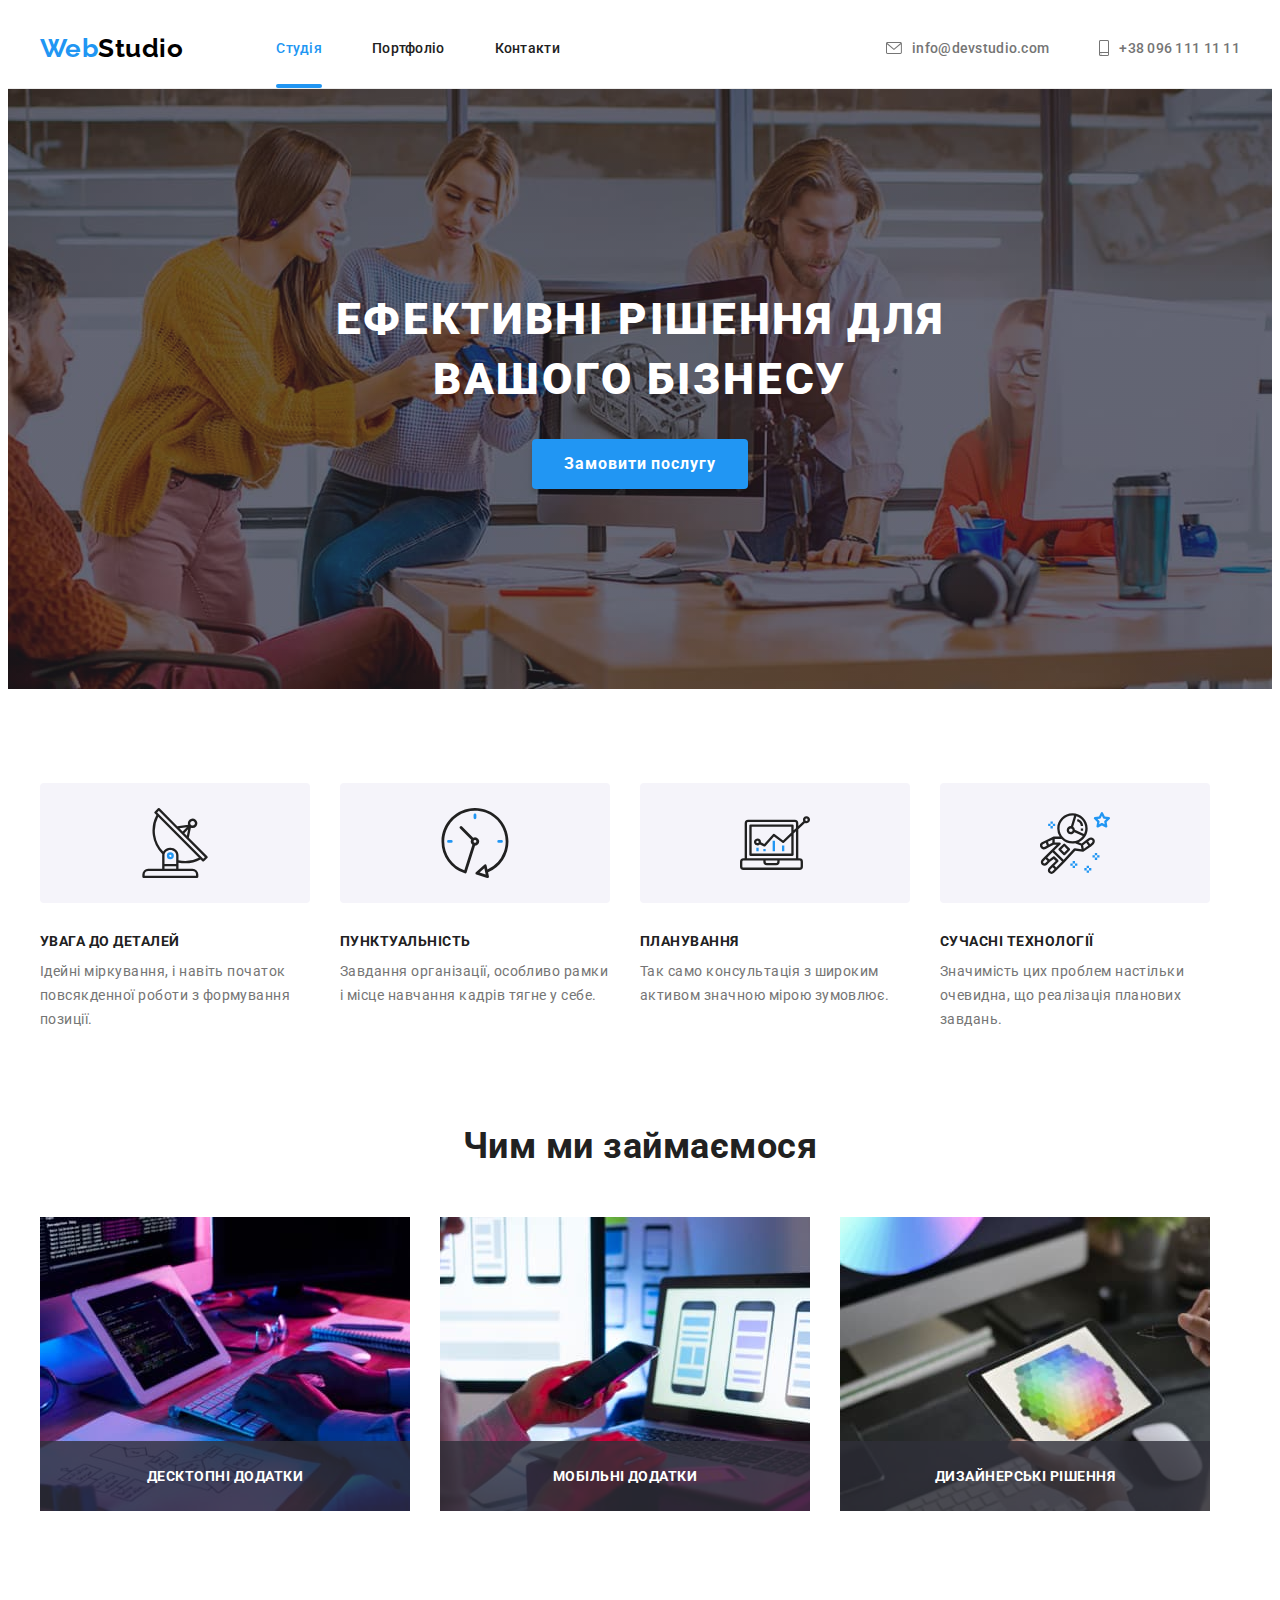
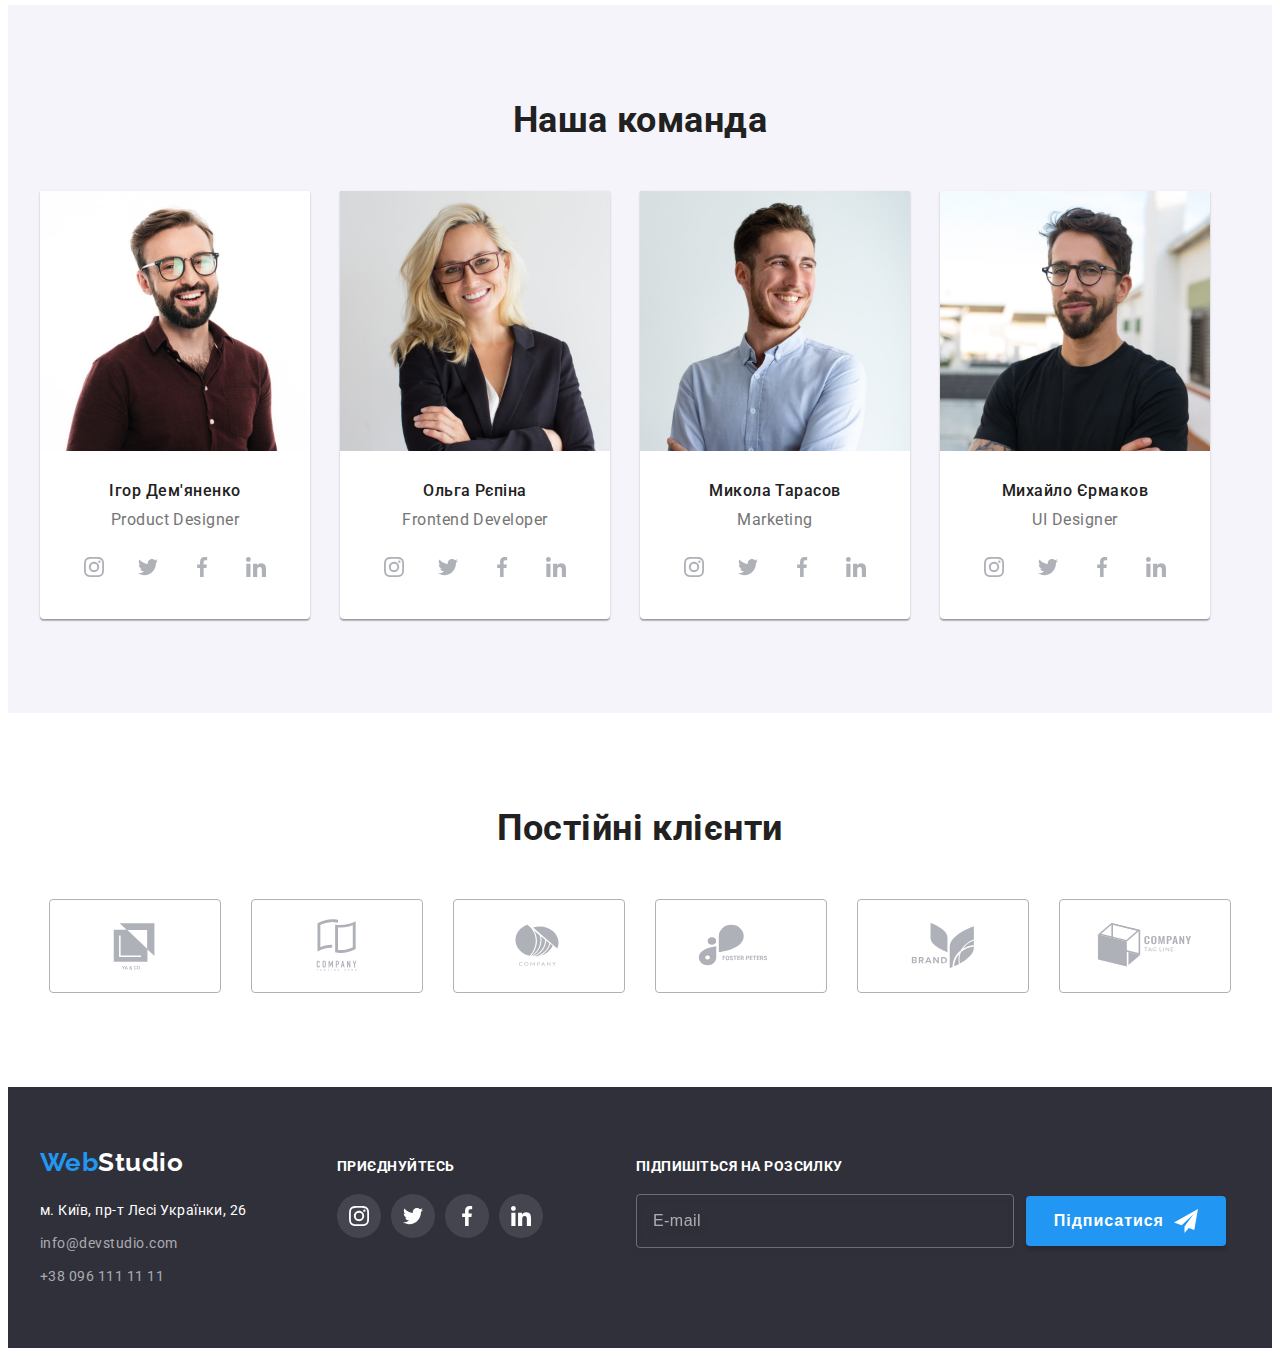
==== commit 7087c3ef: "правки в features" ====
--- a/index.html
+++ b/index.html
@@ -19,7 +19,8 @@
     crossorigin="anonymous" referrerpolicy="no-referrer" />
 
   <!-- Custom styles -->
-  <link rel="stylesheet" href="./css/styles.css">
+  <link rel="stylesheet" href="./css/main.min.css">
+  <!-- <link rel="stylesheet" href="./css/styles.css"> -->
 </head>
 
 <body>
@@ -85,7 +86,7 @@
               </svg>
             </div>
             <h3 class="features__title">Увага до деталей</h3>
-            <p class="features-text">Ідейні міркування, і навіть початок повсякденної роботи з формування
+            <p class="features__text">Ідейні міркування, і навіть початок повсякденної роботи з формування
               позиції.</p>
           </li>
           <li class="features__item">
@@ -95,7 +96,7 @@
               </svg>
             </div>
             <h3 class="features__title">Пунктуальність</h3>
-            <p class="features-text">Завдання організації, особливо рамки і місце навчання кадрів тягне у
+            <p class="features__text">Завдання організації, особливо рамки і місце навчання кадрів тягне у
               себе.
             </p>
           </li>
@@ -106,7 +107,7 @@
               </svg>
             </div>
             <h3 class="features__title">Планування</h3>
-            <p class="features-text">Так само консультація з широким активом значною мірою зумовлює.</p>
+            <p class="features__text">Так само консультація з широким активом значною мірою зумовлює.</p>
           </li>
           <li class="features__item">
             <div class="features__icon">
@@ -115,7 +116,7 @@
               </svg>
             </div>
             <h3 class="features__title">Сучасні технології</h3>
-            <p class="features-text">Значимість цих проблем настільки очевидна, що реалізація планових
+            <p class="features__text">Значимість цих проблем настільки очевидна, що реалізація планових
               завдань.
             </p>
           </li>
@@ -127,33 +128,33 @@
     <section class="section projects">
       <div class="container">
         <h2 class="section__title">Чим ми займаємося</h2>
-        <ul class="projects-list list">
-          <li class="projects-item">
+        <ul class="projects__list list">
+          <li class="projects__item">
             <img src="./images/box-1.jpg" alt="Робочий процес" width="370" height="294">
-            <div class="projects-text">Десктопні додатки</div>
-          </li>
-          <li class="projects-item">
+            <div class="projects__text">Десктопні додатки</div>
+          </li>
+          <li class="projects__item">
             <img src="./images/box-2.jpg" alt="Робочий процес" width="370" height="294">
-            <div class="projects-text">Мобільні додатки</div>
-          </li>
-          <li class="projects-item">
+            <div class="projects__text">Мобільні додатки</div>
+          </li>
+          <li class="projects__item">
             <img src="./images/box-3.jpg" alt="Робочий процес" width="370" height="294">
-            <div class="projects-text">Дизайнерські рішення</div>
+            <div class="projects__text">Дизайнерські рішення</div>
           </li>
         </ul>
       </div>
     </section>
 
     <!-- Section teams -->
-    <section class="section section-team">
+    <section class="section team-section">
       <div class="container">
         <h2 class="section__title">Наша команда</h2>
         <ul class="teams list">
-          <li class="team-card">
+          <li class="teams__card">
             <img src="./images/worker-1.jpg" alt="Працівник 1" width="270" height="260">
-            <div class="team-caption">
-              <h3 class="team-name">Ігор Дем'яненко</h3>
-              <p lang="en" class="team-position">Product Designer</p>
+            <div class="teams__caption">
+              <h3 class="teams__name">Ігор Дем'яненко</h3>
+              <p lang="en" class="teams__position">Product Designer</p>
               <ul class="socials list">
                 <li class="socials__item">
                   <a class="socials__link link" href="https://www.instagram.com/" target="_blank"
@@ -190,11 +191,11 @@
               </ul>
             </div>
           </li>
-          <li class="team-card">
+          <li class="teams__card">
             <img src="./images/worker-2.jpg" alt="Працівник 2" width="270" height="260">
-            <div class="team-caption">
-              <h3 class="team-name">Ольга Рєпіна</h3>
-              <p lang="en" class="team-position">Frontend Developer</p>
+            <div class="teams__caption">
+              <h3 class="teams__name">Ольга Рєпіна</h3>
+              <p lang="en" class="teams__position">Frontend Developer</p>
               <ul class="socials list">
                 <li class="socials__item">
                   <a class="socials__link link" href="https://www.instagram.com/" target="_blank"
@@ -231,11 +232,11 @@
               </ul>
             </div>
           </li>
-          <li class="team-card">
+          <li class="teams__card">
             <img src="./images/worker-3.jpg" alt="Працівник 3" width="270" height="260">
-            <div class="team-caption">
-              <h3 class="team-name">Микола Тарасов</h3>
-              <p lang="en" class="team-position">Marketing</p>
+            <div class="teams__caption">
+              <h3 class="teams__name">Микола Тарасов</h3>
+              <p lang="en" class="teams__position">Marketing</p>
               <ul class="socials list">
                 <li class="socials__item">
                   <a class="socials__link link" href="https://www.instagram.com/" target="_blank"
@@ -272,11 +273,11 @@
               </ul>
             </div>
           </li>
-          <li class="team-card">
+          <li class="teams__card">
             <img src="./images/worker-4.jpg" alt="Працівник 4" width="270" height="260">
-            <div class="team-caption">
-              <h3 class="team-name">Михайло Єрмаков</h3>
-              <p lang="en" class="team-position">UI Designer</p>
+            <div class="teams__caption">
+              <h3 class="teams__name">Михайло Єрмаков</h3>
+              <p lang="en" class="teams__position">UI Designer</p>
               <ul class="socials list">
                 <li class="socials__item">
                   <a class="socials__link link" href="https://www.instagram.com/" target="_blank"
@@ -318,48 +319,48 @@
     </section>
 
     <!-- Section clients -->
-    <section class="section section-clients">
+    <section class="section clients-section">
       <div class="container">
         <h2 class="section__title">Постійні клієнти</h2>
         <ul class="clients list">
-          <li class="clients-item"><a href="https://www.google.com.ua/" class="clients-link link" target="_blank"
+          <li class="clients__item"><a class="clients__link link" href="https://www.google.com.ua/" target="_blank"
               rel="noopener noreferrer nofollow" aria-label="Client icon">
-              <svg class="clients-icon" width="106" height="60">
+              <svg class="clients__icon" width="106" height="60">
                 <use href="./images/icons.svg#icon-client-1"></use>
               </svg>
             </a>
           </li>
-          <li class="clients-item"><a href="https://www.google.com.ua/" class="clients-link link" target="_blank"
+          <li class="clients__item"><a class="clients__link link" href="https://www.google.com.ua/" target="_blank"
               rel="noopener noreferrer nofollow" aria-label="Client icon">
-              <svg class="clients-icon" width="106" height="60">
+              <svg class="clients__icon" width="106" height="60">
                 <use href="./images/icons.svg#icon-client-2"></use>
               </svg>
             </a>
           </li>
-          <li class="clients-item"><a href="https://www.google.com.ua/" class="clients-link link" target="_blank"
+          <li class="clients__item"><a class="clients__link link" href="https://www.google.com.ua/" target="_blank"
               rel="noopener noreferrer nofollow" aria-label="Client icon">
-              <svg class="clients-icon" width="106" height="60">
+              <svg class="clients__icon" width="106" height="60">
                 <use href="./images/icons.svg#icon-client-3"></use>
               </svg>
             </a>
           </li>
-          <li class="clients-item"><a href="https://www.google.com.ua/" class="clients-link link" target="_blank"
+          <li class="clients__item"><a class="clients__link link" href="https://www.google.com.ua/" target="_blank"
               rel="noopener noreferrer nofollow" aria-label="Client icon">
-              <svg class="clients-icon" width="106" height="60">
+              <svg class="clients__icon" width="106" height="60">
                 <use href="./images/icons.svg#icon-client-4"></use>
               </svg>
             </a>
           </li>
-          <li class="clients-item"><a href="https://www.google.com.ua/" class="clients-link link" target="_blank"
+          <li class="clients__item"><a class="clients__link link" href="https://www.google.com.ua/" target="_blank"
               rel="noopener noreferrer nofollow" aria-label="Client icon">
-              <svg class="clients-icon" width="106" height="60">
+              <svg class="clients__icon" width="106" height="60">
                 <use href="./images/icons.svg#icon-client-5"></use>
               </svg>
             </a>
           </li>
-          <li class="clients-item"><a href="https://www.google.com.ua/" class="clients-link link" target="_blank"
+          <li class="clients__item"><a class="clients__link link" href="https://www.google.com.ua/" target="_blank"
               rel="noopener noreferrer nofollow" aria-label="Client icon">
-              <svg class="clients-icon" width="106" height="60">
+              <svg class="clients__icon" width="106" height="60">
                 <use href="./images/icons.svg#icon-client-6"></use>
               </svg>
             </a>
@@ -373,21 +374,22 @@
   <footer class="footer">
     <div class="container footer__container">
       <div class="footer__owner">
-        
+
         <h2 class="visually-hidden">Власник сайту</h2>
-        
+
         <a href="./" class="logo link logo__footer"><span class="logo__part--accent">Web</span>Studio</a>
 
         <address class="address">
           <ul class="list">
-            <li><a class="address__text link" href="https://goo.gl/maps/XZNEGJrdnuefopXt8" target="_blank" rel="noopener noreferrer nofollow">
+            <li><a class="address__text link" href="https://goo.gl/maps/XZNEGJrdnuefopXt8" target="_blank"
+                rel="noopener noreferrer nofollow">
                 м. Київ, пр-т Лесі Українки, 26</a></li>
             <li><a class="link address__list" href="mailto:info@devstudio.com">info@devstudio.com</a></li>
             <li><a class="link address__list address__tel" href="tel:+380961111111">+38 096 111 11 11</a></li>
           </ul>
         </address>
       </div>
-      
+
       <div class="join">
         <h3 class="join__title">приєднуйтесь</h3>
         <ul class="socials list">
@@ -400,8 +402,8 @@
             </a>
           </li>
           <li class="socials__item">
-            <a class="socials__link socials__link--color link" href="https://twitter.com/" target="_blank" rel="noopener noreferrer nofollow"
-              aria-label="Twitter icon">
+            <a class="socials__link socials__link--color link" href="https://twitter.com/" target="_blank"
+              rel="noopener noreferrer nofollow" aria-label="Twitter icon">
               <svg class="socials__icon socials__icon--color" width="20" height="20">
                 <use href="./images/icons.svg#icon-twitter"></use>
               </svg>
@@ -443,12 +445,12 @@
   <!-- Modal window -->
   <div class="backdrop is-hidden" data-modal>
     <div class="modal">
-      <button type="button" class="modal-btn" data-modal-close>
-        <svg class="modal-btm-close" width="14" height="14">
+      <button type="button" class="modal__btn" data-modal-close>
+        <svg class="modal__btm--close" width="14" height="14">
           <use href="./images/icons.svg#icon-btm-close-black"></use>
         </svg>
       </button>
-      <strong class="modal-label">Залиште свої дані, ми вам передзвонимо</strong>
+      <strong class="modal__label">Залиште свої дані, ми вам передзвонимо</strong>
 
       <form class="modal-form" name="modal_form">
         <div class="modal-form-group" role="group">
--- a/css/main.min.css
+++ b/css/main.min.css
@@ -0,0 +1 @@
+:root{--primary-text-color: #212121;--second-text-color: #757575;--accent-color: #2196f3;--primary-white-color: #ffffff;--hero-footer-bcg: #2f303a;--logo-primary-color: #000000;--section-team-bcg: #f5f4fa;--address-list-color: rgba(255, 255, 255, 0.6);--portfolio-box: #eeeeee;--btn-hero-accent-color: #188ce8;--socials__icon-primary-color: #afb1b8;--border-modal-color: rgba(33, 33, 33, 0.2);--animation-base: 250ms cubic-bezier(0.4, 0, 0.2, 1);--animation-overlay: transform 250ms cubic-bezier(0.4, 0, 0.2, 1);--animation-color: color 250ms cubic-bezier(0.4, 0, 0.2, 1);--animation-bcg: background-color 250ms cubic-bezier(0.4, 0, 0.2, 1);--animation-box-shadow: box-shadow 250ms cubic-bezier(0.4, 0, 0.2, 1)}.visually-hidden{position:absolute;white-space:nowrap;width:1px;height:1px;overflow:hidden;border:0;padding:0;clip:rect(0 0 0 0);-webkit-clip-path:inset(50%);clip-path:inset(50%);margin:-1px}body{background-color:var(--primary-white-color);font-family:"Roboto",Verdana,sans-serif;color:var(--primary-text-color);letter-spacing:.03em}.section__title{font-weight:700;font-size:36px;line-height:1.1666666667;text-align:center;margin-bottom:50px}h1,h2,h3,h4,h5,h6,p,ul{margin:0}.link{text-decoration:none}.list{list-style:none;margin:0;padding:0}img{display:block}.section{padding-top:94px;padding-bottom:94px}.container{width:1200px;padding-left:15px;padding-right:15px;margin-left:auto;margin-right:auto}.header{border-bottom:1px solid #ececec}.header__container{display:-webkit-box;display:-ms-flexbox;display:flex;-webkit-box-align:center;-ms-flex-align:center;align-items:center}.logo{font-family:"Raleway",Verdana,sans-serif;font-style:normal;font-weight:700;font-size:26px;line-height:1.1923076923;color:var(--logo-primary-color)}.logo__part{margin-right:93px}.logo__part--accent{color:var(--accent-color)}.nav{display:-webkit-box;display:-ms-flexbox;display:flex;-webkit-box-align:center;-ms-flex-align:center;align-items:center;gap:50px}.nav__list{display:block;padding-top:32px;padding-bottom:32px;font-weight:500;font-size:14px;line-height:1.1428571429;letter-spacing:.02em;color:var(--primary-text-color);position:relative;-webkit-transition:var(--animation-color);transition:var(--animation-color)}.nav__list:hover,.nav__list:focus{color:var(--accent-color)}.nav__list--curent{color:var(--accent-color)}.nav__list--curent::after{content:"";display:block;width:100%;height:4px;background-color:var(--accent-color);border-radius:2px;position:absolute;bottom:0}.contacts{display:-webkit-box;display:-ms-flexbox;display:flex;margin-left:auto;gap:50px}.contacts__item--header{display:-webkit-box;display:-ms-flexbox;display:flex;-webkit-box-align:center;-ms-flex-align:center;align-items:center;gap:10px;padding-top:32px;padding-bottom:32px;font-weight:500;font-size:14px;line-height:1.1428571429;letter-spacing:.02em;color:var(--second-text-color);-webkit-transition:var(--animation-color);transition:var(--animation-color)}.contacts__item--header:hover,.contacts__item--header:focus{color:var(--accent-color)}.contacts__icon{fill:currentColor}.hero{background:var(--hero-footer-bcg);padding-top:200px;padding-bottom:200px;background-image:-webkit-gradient(linear, left top, right top, from(rgba(47, 48, 58, 0.4)), to(rgba(47, 48, 58, 0.4))),url(../images/hero-bcg-img.jpg);background-image:linear-gradient(to right, rgba(47, 48, 58, 0.4), rgba(47, 48, 58, 0.4)),url(../images/hero-bcg-img.jpg);background-repeat:no-repeat;background-position:center;background-size:cover}.hero__title{font-weight:900;font-size:44px;line-height:1.3636363636;letter-spacing:.06em;text-align:center;text-transform:uppercase;color:var(--primary-white-color);width:696px;margin-left:auto;margin-right:auto;padding-bottom:30px}.hero__btn{font-family:inherit;font-weight:700;font-size:16px;line-height:1.875;letter-spacing:.06em;cursor:pointer;color:var(--primary-white-color);background:var(--accent-color);-webkit-box-shadow:0px 4px 4px rgba(0,0,0,.15);box-shadow:0px 4px 4px rgba(0,0,0,.15);border:none;border-radius:4px;padding:10px 32px;min-width:216px;min-height:50px;-webkit-transition:var(--animation-bcg);transition:var(--animation-bcg)}.hero__btn:hover,.hero__btn:focus{background:var(--btn-hero-accent-color)}.hero__btn-container{display:-webkit-box;display:-ms-flexbox;display:flex;-webkit-box-pack:center;-ms-flex-pack:center;justify-content:center}.features{display:-webkit-box;display:-ms-flexbox;display:flex;-webkit-box-align:start;-ms-flex-align:start;align-items:flex-start;gap:30px}.features__item{width:270px}.features__icon{display:-webkit-box;display:-ms-flexbox;display:flex;height:120px;-webkit-box-align:center;-ms-flex-align:center;align-items:center;-webkit-box-pack:center;-ms-flex-pack:center;justify-content:center;margin-bottom:30px;text-align:center;background-color:var(--section-team-bcg);border-radius:4px}.features__title{font-weight:700;font-size:14px;line-height:1.1428571429;text-transform:uppercase;padding-bottom:10px}.features__text{font-weight:400;font-size:14px;line-height:1.7142857143;color:var(--second-text-color)}.projects{padding-top:0}.projects__list{display:-webkit-box;display:-ms-flexbox;display:flex;-webkit-box-align:center;-ms-flex-align:center;align-items:center;gap:30px}.projects__item{position:relative}.projects__text{position:absolute;bottom:0;width:370px;padding-top:27px;padding-bottom:27px;font-weight:700;font-size:14px;line-height:1.1428571429;text-align:center;text-transform:uppercase;color:var(--primary-white-color);background:rgba(47,48,58,.8)}.teams{display:-webkit-box;display:-ms-flexbox;display:flex;-webkit-box-align:center;-ms-flex-align:center;align-items:center;gap:30px}.teams__card{background:var(--primary-white-color);-webkit-box-shadow:0px 1px 3px rgba(0,0,0,.12),0px 1px 1px rgba(0,0,0,.14),0px 2px 1px rgba(0,0,0,.2);box-shadow:0px 1px 3px rgba(0,0,0,.12),0px 1px 1px rgba(0,0,0,.14),0px 2px 1px rgba(0,0,0,.2);border-radius:0px 0px 4px 4px}.teams__caption{padding-top:30px;padding-bottom:30px}.teams__name{font-weight:500;font-size:16px;line-height:1.1875;text-align:center;margin-bottom:10px}.teams__position{font-size:16px;line-height:1.1875;text-align:center;color:var(--second-text-color);padding-bottom:16px}.team-section{background:var(--section-team-bcg)}.socials{display:-webkit-box;display:-ms-flexbox;display:flex;-webkit-box-align:center;-ms-flex-align:center;align-items:center;-webkit-box-pack:center;-ms-flex-pack:center;justify-content:center;gap:10px}.socials__link{display:-webkit-box;display:-ms-flexbox;display:flex;-webkit-box-align:center;-ms-flex-align:center;align-items:center;-webkit-box-pack:center;-ms-flex-pack:center;justify-content:center;width:44px;height:44px;border-radius:50%;background-color:var(--primary-white-color);color:var(--socials__icon-primary-color);-webkit-transition:var(--animation-bcg);transition:var(--animation-bcg)}.socials__link:hover,.socials__link:focus{color:var(--primary-white-color);background-color:var(--accent-color)}.socials__icon{fill:currentColor;-webkit-transition:var(--animation-color);transition:var(--animation-color)}.socials__link--color{background-color:rgba(255,255,255,.1);color:var(--primary-white-color);-webkit-transition:var(--animation-bcg);transition:var(--animation-bcg)}.socials__icon--color{fill:currentColor;-webkit-transition:var(--animation-color);transition:var(--animation-color)}.clients{display:-webkit-box;display:-ms-flexbox;display:flex;-webkit-box-align:center;-ms-flex-align:center;align-items:center;-webkit-box-pack:center;-ms-flex-pack:center;justify-content:center;gap:30px}.clients__link{display:-webkit-box;display:-ms-flexbox;display:flex;-webkit-box-align:center;-ms-flex-align:center;align-items:center;-webkit-box-pack:center;-ms-flex-pack:center;justify-content:center;width:170px;height:92px;border:1px solid var(--socials__icon-primary-color);border-radius:4px;background-color:var(--primary-white-color);color:var(--socials__icon-primary-color);-webkit-transition:var(--animation-bcg);transition:var(--animation-bcg)}.clients__link:hover,.clients__link:focus{color:var(--accent-color);border-color:var(--accent-color)}.clients__icon{fill:currentColor;-webkit-transition:var(--animation-color);transition:var(--animation-color)}.clients__item{border:1px solid --socials__icon-primary-color;border-radius:4px;background-color:var(--primary-white-color);color:var(--socials__icon-primary-color)}.footer{padding-top:60px;padding-bottom:60px;background:var(--hero-footer-bcg)}.footer__container{display:-webkit-box;display:-ms-flexbox;display:flex;-webkit-box-align:baseline;-ms-flex-align:baseline;align-items:baseline}.footer__owner{margin-right:90px}.logo__footer{color:var(--primary-white-color)}.logo__part--accent{color:var(--accent-color)}.address{margin-top:20px}.address__text{display:inline-block;margin-bottom:9px;font-family:inherit;font-size:14px;line-height:1.7142857143;font-style:normal;color:var(--primary-white-color);-webkit-transition:var(--animation-color);transition:var(--animation-color)}.address__text:hover,.address__text:focus{color:var(--accent-color)}.address__list{display:inline-block;margin-bottom:9px;font-family:inherit;font-size:14px;line-height:1.7142857143;font-style:normal;color:var(--address-list-color);-webkit-transition:var(--animation-color);transition:var(--animation-color)}.address__list:hover,.address__list:focus{color:var(--accent-color)}.address__tel{margin-bottom:0px}.join{margin-right:93px}.join__title{font-weight:700;font-size:14px;line-height:1.1428571429;text-transform:uppercase;padding-bottom:20px;color:var(--primary-white-color)}.subscribe__title{font-weight:700;font-size:14px;line-height:1.1428571429;text-transform:uppercase;padding-bottom:20px;color:var(--primary-white-color)}.subscribe__container{display:-webkit-box;display:-ms-flexbox;display:flex;gap:12px;-webkit-box-align:center;-ms-flex-align:center;align-items:center;-webkit-box-pack:center;-ms-flex-pack:center;justify-content:center}.subscribe__field{width:358px;height:50px;padding-left:16px;outline:unset;background-color:rgba(0,0,0,0);border:1px solid rgba(255,255,255,.3);-webkit-filter:drop-shadow(0px 4px 4px rgba(0, 0, 0, 0.15));filter:drop-shadow(0px 4px 4px rgba(0, 0, 0, 0.15));border-radius:4px;color:var(--primary-white-color);-webkit-transition:border-color var(--animation-base);transition:border-color var(--animation-base)}.subscribe__field:hover,.subscribe__field:focus{border-color:var(--btn-hero-accent-color);color:var(--accent-color)}.subscribe__field::-webkit-input-placeholder{font-family:inherit;font-size:16px;line-height:1.25;letter-spacing:.03em;color:rgba(255,255,255,.6)}.subscribe__field::-moz-placeholder{font-family:inherit;font-size:16px;line-height:1.25;letter-spacing:.03em;color:rgba(255,255,255,.6)}.subscribe__field:-ms-input-placeholder{font-family:inherit;font-size:16px;line-height:1.25;letter-spacing:.03em;color:rgba(255,255,255,.6)}.subscribe__field::-ms-input-placeholder{font-family:inherit;font-size:16px;line-height:1.25;letter-spacing:.03em;color:rgba(255,255,255,.6)}.subscribe__field::placeholder{font-family:inherit;font-size:16px;line-height:1.25;letter-spacing:.03em;color:rgba(255,255,255,.6)}.subscribe__btn{display:-webkit-box;display:-ms-flexbox;display:flex;-webkit-box-align:center;-ms-flex-align:center;align-items:center;-webkit-box-pack:center;-ms-flex-pack:center;justify-content:center;letter-spacing:.06em;background:var(--accent-color);-webkit-box-shadow:0px 4px 4px rgba(0,0,0,.15);box-shadow:0px 4px 4px rgba(0,0,0,.15);border-radius:4px;border:none;font-weight:700;font-size:16px;line-height:1.875;min-width:200px;min-height:50px;color:var(--primary-white-color);cursor:pointer;-webkit-transition:var(--animation-bcg);transition:var(--animation-bcg)}.subscribe__btn::after{content:"";display:inline-block;background-image:url(../images/icon-send.svg);width:24px;height:24px;margin-left:10px;background-size:contain;fill:currentColor}.subscribe__btn:hover,.subscribe__btn:focus{background:var(--btn-hero-accent-color)}.portfolio__filters{display:-webkit-box;display:-ms-flexbox;display:flex;-webkit-box-align:center;-ms-flex-align:center;align-items:center;-webkit-box-pack:center;-ms-flex-pack:center;justify-content:center;gap:8px;margin-bottom:50px}.portfolio__btn{font-family:inherit;font-weight:500;font-size:16px;line-height:1.625;text-align:center;color:var(--primary-text-color);background:var(--section-team-bcg);border-radius:4px;border:none;cursor:pointer;text-align:center;letter-spacing:.03em;padding:6px 22px;-webkit-transition:var(--animation-color),var(--animation-bcg);transition:var(--animation-color),var(--animation-bcg)}.portfolio__btn:hover,.portfolio__btn:focus{color:var(--primary-white-color);background:var(--accent-color)}.portfolio__btn--active{color:var(--primary-white-color);background:var(--accent-color);-webkit-box-shadow:0px 3px 1px rgba(0,0,0,.1),0px 1px 2px rgba(0,0,0,.08),0px 2px 2px rgba(0,0,0,.12);box-shadow:0px 3px 1px rgba(0,0,0,.1),0px 1px 2px rgba(0,0,0,.08),0px 2px 2px rgba(0,0,0,.12)}.work{display:-webkit-box;display:-ms-flexbox;display:flex;-ms-flex-wrap:wrap;flex-wrap:wrap}.work__item{background:var(--primary-white-color);width:370px;margin-right:30px;margin-bottom:30px;-webkit-transition:var(--animation-box-shadow);transition:var(--animation-box-shadow)}.work__item:nth-child(3n){margin-right:0}.work__item:nth-last-child(-n+3){margin-bottom:0}.work__item:hover,.work__item:focus{-webkit-box-shadow:0px 1px 1px rgba(0,0,0,.12),0px 4px 4px rgba(0,0,0,.06),1px 4px 6px rgba(0,0,0,.16);box-shadow:0px 1px 1px rgba(0,0,0,.12),0px 4px 4px rgba(0,0,0,.06),1px 4px 6px rgba(0,0,0,.16)}.work__thumb{position:relative;overflow:hidden}.work__overlay{position:absolute;top:0;left:0;-webkit-transform:translateY(100%);transform:translateY(100%);width:100%;height:100%;padding-left:24px;padding-right:24px;display:-webkit-box;display:-ms-flexbox;display:flex;-webkit-box-align:center;-ms-flex-align:center;align-items:center;font-size:18px;line-height:1.5555555556;color:var(--primary-white-color);background-color:rgba(33,150,243,.9);-webkit-backdrop-filter:blur(3px);backdrop-filter:blur(3px);-webkit-transition:var(--animation-overlay);transition:var(--animation-overlay)}.work__item:hover .work__overlay,.work__item:focus .work__overlay{-webkit-transform:translateY(0%);transform:translateY(0%)}.work__caption{border-right:1px solid var(--portfolio-box);border-bottom:1px solid var(--portfolio-box);border-left:1px solid var(--portfolio-box);padding-top:20px;padding-right:24px;padding-bottom:20px;padding-left:24px}.work__title{font-weight:700;font-size:18px;line-height:2;letter-spacing:.06em;margin-bottom:4px;width:322px}.work__text{font-size:16px;line-height:1.875;color:var(--second-text-color);width:322px}.backdrop{position:fixed;top:0;left:0;width:100%;height:100%;background:rgba(0,0,0,.2);border:1px solid #000;-webkit-backdrop-filter:blur(1px);backdrop-filter:blur(1px);-webkit-transition:opacity 150ms linear,visibility 150ms linear;transition:opacity 150ms linear,visibility 150ms linear}.backdrop.is-hidden{opacity:0;visibility:hidden;pointer-events:none}.modal{position:absolute;top:50%;left:50%;-webkit-transform:translateX(-50%) translateY(-50%);transform:translateX(-50%) translateY(-50%);width:528px;min-height:581px;padding:40px;background:var(--primary-white-color);-webkit-box-shadow:0px 1px 3px rgba(0,0,0,.12),0px 1px 1px rgba(0,0,0,.14),0px 2px 1px rgba(0,0,0,.2);box-shadow:0px 1px 3px rgba(0,0,0,.12),0px 1px 1px rgba(0,0,0,.14),0px 2px 1px rgba(0,0,0,.2);border-radius:4px;-webkit-transition:opacity 250ms linear,-webkit-transform 250ms linear;transition:opacity 250ms linear,-webkit-transform 250ms linear;transition:transform 250ms linear,opacity 250ms linear;transition:transform 250ms linear,opacity 250ms linear,-webkit-transform 250ms linear}.backdrop.is-hidden .modal{opacity:0;-webkit-transform:translateX(-50%) translateY(-70%);transform:translateX(-50%) translateY(-70%)}.modal__btn{position:absolute;top:8px;right:8px;padding:0;width:30px;height:30px;display:-webkit-inline-box;display:-ms-inline-flexbox;display:inline-flex;-webkit-box-align:center;-ms-flex-align:center;align-items:center;-webkit-box-pack:center;-ms-flex-pack:center;justify-content:center;background-color:rgba(0,0,0,0);border-radius:50%;border:1px solid rgba(0,0,0,.1);cursor:pointer}.modal__btm--close{fill:#000}.modal__btn:focus .modal__btm--close,.modal__btn:hover .modal__btm--close{fill:var(--accent-color)}.modal__label{display:block;margin-bottom:12px;font-weight:700;font-size:20px;line-height:1.15;text-align:center}.modal-form-group{margin-bottom:20px}.modal-form-label{display:block;margin-bottom:4px;font-size:12px;line-height:1.1666666667;letter-spacing:.01em;color:var(--second-text-color)}.modal-form-wrapper{position:relative;margin-bottom:10px}.modal-form-field{width:100%;height:40px;padding-left:42px;padding-right:42px;border:1px solid var(--border-modal-color);border-radius:4px;outline:1px solid rgba(0,0,0,0);outline-offset:-1px;-webkit-transition:outline var(--animation-base);transition:outline var(--animation-base)}.modal-form-field:hover,.modal-form-field:focus{outline-color:var(--accent-color);color:var(--accent-color)}.modal-form-icon{position:absolute;top:25%;left:20px;-webkit-transform:translateX(-20%);transform:translateX(-20%);-webkit-transition:fill var(--animation-base);transition:fill var(--animation-base)}.modal-form-field:focus+.modal-form-icon{fill:var(--accent-color)}.modal-form-message{display:block;width:100%;height:120px;padding:12px 16px;resize:none;border:1px solid var(--border-modal-color);border-radius:4px;outline:1px solid rgba(0,0,0,0);outline-offset:-1px;-webkit-transition:outline var(--animation-base);transition:outline var(--animation-base)}.modal-form-message:hover,.modal-form-message:focus{outline-color:var(--accent-color);color:var(--accent-color)}.modal-form-message::-webkit-input-placeholder{font-family:inherit;font-size:12px;line-height:1.1666666667;letter-spacing:.01em;color:rgba(117,117,117,.5)}.modal-form-message::-moz-placeholder{font-family:inherit;font-size:12px;line-height:1.1666666667;letter-spacing:.01em;color:rgba(117,117,117,.5)}.modal-form-message:-ms-input-placeholder{font-family:inherit;font-size:12px;line-height:1.1666666667;letter-spacing:.01em;color:rgba(117,117,117,.5)}.modal-form-message::-ms-input-placeholder{font-family:inherit;font-size:12px;line-height:1.1666666667;letter-spacing:.01em;color:rgba(117,117,117,.5)}.modal-form-message::placeholder{font-family:inherit;font-size:12px;line-height:1.1666666667;letter-spacing:.01em;color:rgba(117,117,117,.5)}.modal-form-btn{background:var(--accent-color);-webkit-box-shadow:0px 4px 4px rgba(0,0,0,.15);box-shadow:0px 4px 4px rgba(0,0,0,.15);border-radius:4px;border:none;font-weight:700;font-size:16px;line-height:1.875;letter-spacing:.06em;min-width:200px;min-height:50px;color:var(--primary-white-color);cursor:pointer;-webkit-transition:var(--animation-bcg);transition:var(--animation-bcg)}.modal-form-btn:hover,.modal-form-btn:focus{background:var(--btn-hero-accent-color)}.modal-form-agreement{display:-webkit-box;display:-ms-flexbox;display:flex;-webkit-box-align:center;-ms-flex-align:center;align-items:center;-webkit-box-pack:center;-ms-flex-pack:center;justify-content:center;gap:8px;margin-bottom:30px}.modal-form-checkbox{-webkit-appearance:none;-moz-appearance:none;appearance:none;width:16px;height:15px;outline:2px solid rgba(0,0,0,0);outline-offset:-2px;border:2px solid var(--primary-text-color);border-radius:2px;background-position:center;background-repeat:no-repeat;background-size:0;background-image:url("data:image/svg+xml,%3Csvg width='13' height='10' viewBox='0 0 13 10' fill='none' xmlns='http://www.w3.org/2000/svg'%3E%3Cpath d='M1.95703 4.75166L1.88825 4.68604L1.81923 4.75141L0.93123 5.59258L0.854858 5.66492L0.930974 5.73753L4.42671 9.07236L4.49574 9.1382L4.56476 9.07236L12.069 1.91352L12.1449 1.84116L12.069 1.76881L11.1873 0.927644L11.1183 0.861826L11.0493 0.927611L4.49577 7.17353L1.95703 4.75166Z' fill='white' stroke='white' stroke-width='0.2'/%3E%3C/svg%3E");-webkit-transition:background-size var(--animation-base),background-color var(--animation-base),outline-color var(--animation-base);transition:background-size var(--animation-base),background-color var(--animation-base),outline-color var(--animation-base)}.modal-form-checkbox:checked{outline-color:var(--accent-color);background-color:var(--accent-color);background-size:11px 8px}.modal-form-agreement-descr{font-size:14px;line-height:1.7142857143;color:var(--second-text-color);-webkit-user-select:none;-moz-user-select:none;-ms-user-select:none;user-select:none}.modal-form-agreement-link{color:var(--accent-color);text-underline-offset:3px}.modal-form-btn{display:block;margin:0 auto}/*# sourceMappingURL=main.min.css.map */--- a/css/styles.css
+++ b/css/styles.css
@@ -3,1062 +3,51 @@
 /* колір наведення-акценту #2196F3 */
 /* білий #FFFFFF */
 
-:root {
-	--primary-text-color: #212121;
-	--second-text-color: #757575;
-	--accent-color: #2196f3;
-	--primary-white-color: #ffffff;
-	--hero-footer-bcg: #2f303a;
-	--logo-primary-color: #000000;
-	--section-team-bcg: #f5f4fa;
-	--address-list-color: rgba(255, 255, 255, 0.6);
-	--portfolio-box: #eeeeee;
-	--btn-hero-accent-color: #188ce8;
-	--socials__icon-primary-color: #afb1b8;
-	--border-modal-color: rgba(33, 33, 33, 0.2);
-	--animation-base: 250ms cubic-bezier(0.4, 0, 0.2, 1);
-	--animation-overlay: transform 250ms cubic-bezier(0.4, 0, 0.2, 1);
-	--animation-color: color 250ms cubic-bezier(0.4, 0, 0.2, 1);
-	--animation-bcg: background-color 250ms cubic-bezier(0.4, 0, 0.2, 1);
-	--animation-box-shadow: box-shadow 250ms cubic-bezier(0.4, 0, 0.2, 1);
-}
-
-body {
-	background-color: var(--primary-white-color);
-	font-family: "Roboto", Verdana, sans-serif;
-	color: var(--primary-text-color);
-	letter-spacing: 0.03em;
-}
-
 /* глобальне скидання стилів */
-h1,
-h2,
-h3,
-h4,
-h5,
-h6,
-p,
-ul {
-	margin: 0;
-}
-
-/* прибираємо підкреслення посилання */
-.link {
-	text-decoration: none;
-}
-
-/* прибираємо маркери списку */
-.list {
-	list-style: none;
-	margin: 0;
-	padding: 0;
-}
-
-img {
-	display: block;
-}
-
-.visually-hidden {
-	position: absolute;
-	white-space: nowrap;
-	width: 1px;
-	height: 1px;
-	overflow: hidden;
-	border: 0;
-	padding: 0;
-	clip: rect(0 0 0 0);
-	clip-path: inset(50%);
-	margin: -1px;
-}
-
-.container {
-	width: 1200px;
-	padding-left: 15px;
-	padding-right: 15px;
-	margin-left: auto;
-	margin-right: auto;
-	/* background: rgb(244, 244, 196); */
-	/* outline: 1px solid tomato; */
-}
-
-.section {
-	padding-top: 94px;
-	padding-bottom: 94px;
-}
 
 /* -----------------HEADER----------------- */
 
-.header {
-	border-bottom: 1px solid #ececec;
-}
-
-.header__container {
-	display: flex;
-	align-items: center;
-}
-
 /* Logo */
-
-.logo {
-	font-family: "Raleway", Verdana, sans-serif;
-	font-style: normal;
-	font-weight: 700;
-	font-size: 26px;
-	line-height: calc(31 / 26);
-	color: var(--logo-primary-color);
-}
-
-.logo__part {
-	margin-right: 93px;
-}
-
-.logo__part--accent {
-	color: var(--accent-color);
-}
 
 /* Navigation pages */
 
-.nav {
-	display: flex;
-	align-items: center;
-	gap: 50px;
-}
-
-.nav__list {
-	display: block;
-	
-	padding-top: 32px;
-	padding-bottom: 32px;
-
-	font-weight: 500;
-	font-size: 14px;
-	line-height: calc(16 / 14);
-	letter-spacing: 0.02em;
-	color: var(--primary-text-color);
-
-	position: relative;
-
-	transition: var(--animation-color);
-}
-
-.nav__list--curent {
-	color: var(--accent-color);
-}
-
-.nav__list--curent::after {
-	content: "";
-
-	display: block;
-	width: 100%;
-	height: 4px;
-	background-color: var(--accent-color);
-	border-radius: 2px;
-
-	position: absolute;
-	bottom: 0;
-}
-
-.nav__list:hover,
-.nav__list:focus {
-	color: var(--accent-color);
-}
-
 /* Contacts in Header */
-
-.contacts {
-	display: flex;
-	margin-left: auto;
-	gap: 50px;
-}
-
-.contacts__item--header {
-	display: flex;
-	align-items: center;
-	gap: 10px;
-
-	padding-top: 32px;
-	padding-bottom: 32px;
-
-	font-weight: 500;
-	font-size: 14px;
-	line-height: calc(16 / 14);
-	letter-spacing: 0.02em;
-	color: var(--second-text-color);
-
-	transition: var(--animation-color);
-}
-
-.contacts__item--header:hover,
-.contacts__item--header:focus {
-	color: var(--accent-color);
-}
-
-.contacts__icon {
-	fill: currentColor;
-}
 
 /* -----------------HEADER----------------- */
 /* -----------------HERO----------------- */
 
-.hero {
-	background: var(--hero-footer-bcg);
-
-	padding-top: 200px;
-	padding-bottom: 200px;
-
-	background-image: linear-gradient(to right, rgba(47, 48, 58, 0.4), rgba(47, 48, 58, 0.4)),
-		url(../images/hero-bcg-img.jpg);
-	background-repeat: no-repeat;
-	background-position: center;
-	background-size: cover;
-}
-
-.hero__title {
-	font-weight: 900;
-	font-size: 44px;
-	line-height: calc(60 / 44);
-	letter-spacing: 0.06em;
-	text-align: center;
-	text-transform: uppercase;
-	color: var(--primary-white-color);
-
-	width: 696px;
-	margin-left: auto;
-	margin-right: auto;
-	padding-bottom: 30px;
-}
-
-.hero__btn {
-	font-family: inherit;
-	font-weight: 700;
-	font-size: 16px;
-	line-height: calc(30 / 16);
-	letter-spacing: 0.06em;
-	cursor: pointer;
-	color: var(--primary-white-color);
-	background: var(--accent-color);
-	box-shadow: 0px 4px 4px rgba(0, 0, 0, 0.15);
-	border: none;
-	border-radius: 4px;
-
-	padding: 10px 32px;
-
-	min-width: 216px;
-	min-height: 50px;
-
-	transition: var(--animation-bcg);
-}
-
-.hero__btn:hover,
-.hero__btn:focus {
-	background: var(--btn-hero-accent-color);
-}
-
-.hero__btn-container {
-	display: flex;
-	justify-content: center;
-}
-
 /* -----------------HEADER----------------- */
 /* -----------------Section features----------------- */
-
-.features {
-	display: flex;
-	align-items: flex-start;
-	/* justify-content: space-between; */
-	gap: 30px;
-}
-
-.features__item {
-	width: 270px;
-}
-
-.features__icon {
-	display: flex;
-	height: 120px;
-	align-items: center;
-	justify-content: center;
-	margin-bottom: 30px;
-	text-align: center;
-	background-color: var(--section-team-bcg);
-	border-radius: 4px;
-}
-
-.features__title {
-	font-weight: 700;
-	font-size: 14px;
-	line-height: calc(16 / 14);
-	text-transform: uppercase;
-	padding-bottom: 10px;
-}
-
-.features__text {
-	font-weight: 400;
-	font-size: 14px;
-	line-height: calc(24 / 14);
-	color: var(--second-text-color);
-}
 
 /* -----------------Section features----------------- */
 /* -----------------Section projects, teams----------------- */
 
-.projects {
-	padding-top: 0;
-}
-
-.section__title {
-	font-weight: 700;
-	font-size: 36px;
-	line-height: calc(42 / 36);
-	text-align: center;
-
-	margin-bottom: 50px;
-}
-
-.projects-list {
-	display: flex;
-	align-items: center;
-	/* justify-content: space-around; */
-	gap: 30px;
-}
-
-.projects-item {
-	position: relative;
-}
-
-.projects-text {
-	position: absolute;
-	bottom: 0;
-
-	width: 370px;
-	padding-top: 27px;
-	padding-bottom: 27px;
-
-	font-weight: 700;
-	font-size: 14px;
-	line-height: calc(16 / 14);
-	text-align: center;
-	text-transform: uppercase;
-	color: var(--primary-white-color);
-	background: rgba(47, 48, 58, 0.8);
-}
-
-.teams {
-	display: flex;
-	align-items: center;
-	/* justify-content: space-around; */
-	gap: 30px;
-}
-
-.team-card {
-	background: var(--primary-white-color);
-	box-shadow: 0px 1px 3px rgba(0, 0, 0, 0.12), 0px 1px 1px rgba(0, 0, 0, 0.14), 0px 2px 1px rgba(0, 0, 0, 0.2);
-	border-radius: 0px 0px 4px 4px;
-}
-
-.team-caption {
-	padding-top: 30px;
-	padding-bottom: 30px;
-}
-
-.team-name {
-	font-weight: 500;
-	font-size: 16px;
-	line-height: calc(19 / 16);
-	text-align: center;
-
-	margin-bottom: 10px;
-}
-
-.team-position {
-	font-size: 16px;
-	line-height: calc(19 / 16);
-	text-align: center;
-	color: var(--second-text-color);
-	padding-bottom: 16px;
-}
-
-.socials {
-	display: flex;
-	align-items: center;
-	justify-content: center;
-	gap: 10px;
-}
-
-.socials__link {
-	display: flex;
-	align-items: center;
-	justify-content: center;
-	width: 44px;
-	height: 44px;
-	border-radius: 50%;
-	background-color: var(--primary-white-color);
-	color: var(--socials__icon-primary-color);
-	/* outline: 2px solid red;
-	outline-offset: -2px; */
-
-	transition: var(--animation-bcg);
-}
-
-.socials__icon {
-	fill: currentColor;
-
-	transition: var(--animation-color);
-}
-
-.socials__link:hover,
-.socials__link:focus {
-	color: var(--primary-white-color);
-	background-color: var(--accent-color);
-}
-
-.section-team {
-	background: var(--section-team-bcg);
-}
+/* socials */
 
 /* -----------------Section projects, teams----------------- */
 /* -----------------Section clients----------------- */
 
-.clients {
-	display: flex;
-	align-items: center;
-	justify-content: center;
-	gap: 30px;
-}
-
-.clients-link {
-	display: flex;
-	align-items: center;
-	justify-content: center;
-	width: 170px;
-	height: 92px;
-	border: 1px solid var(--socials__icon-primary-color);
-	border-radius: 4px;
-	background-color: var(--primary-white-color);
-	color: var(--socials__icon-primary-color);
-
-	transition: var(--animation-bcg);
-}
-
-.clients-icon {
-	fill: currentColor;
-
-	transition: var(--animation-color);
-}
-
-.clients-item {
-	border: 1px solid --socials__icon-primary-color;
-	border-radius: 4px;
-	background-color: var(--primary-white-color);
-	color: var(--socials__icon-primary-color);
-}
-
-.clients-link:hover,
-.clients-link:focus {
-	color: var(--accent-color);
-	border-color: var(--accent-color);
-}
-
 /* -----------------Section clients----------------- */
 /* -----------------Section footer----------------- */
 
-.footer {
-	padding-top: 60px;
-	padding-bottom: 60px;
-
-	background: var(--hero-footer-bcg);
-}
-
-.footer__container {
-	display: flex;
-	align-items: baseline;
-}
-
-.footer__owner {
-	margin-right: 90px;
-}
-
 /* Logo */
-
-.logo__footer {
-	color: var(--primary-white-color);
-	/* margin-bottom: 20px; */
-}
-
-.logo__part--accent {
-	color: var(--accent-color);
-}
 
 /* Address */
 
-.address {
-	margin-top: 20px;
-}
-
-.address__text {
-	display: inline-block;
-	
-	margin-bottom: 9px;
-
-	font-family: inherit;
-	font-size: 14px;
-	line-height: calc(24 / 14);
-	font-style: normal;
-	color: var(--primary-white-color);
-
-	transition: var(--animation-color);
-}
-
-.address__text:hover,
-.address__text:focus {
-	color: var(--accent-color);
-}
-
-.address__list {
-	display: inline-block;
-
-	margin-bottom: 9px;
-
-	font-family: inherit;
-	font-size: 14px;
-	line-height: calc(24 / 14);
-	font-style: normal;
-	color: var(--address-list-color);
-
-	transition: var(--animation-color);
-}
-
-.address__list:hover,
-.address__list:focus {
-	color: var(--accent-color);
-}
-
-.address__tel {
-	margin-bottom: 0px;
-}
-
 /* Join */
 
-.join {
-	margin-right: 93px;
-}
-
-.join__title {
-	font-weight: 700;
-	font-size: 14px;
-	line-height: calc(16 / 14);
-	text-transform: uppercase;
-
-	padding-bottom: 20px;
-
-	color: var(--primary-white-color);
-}
-
-.socials__link--color {
-	background-color: rgba(255, 255, 255, 0.1);
-	color: var(--primary-white-color);
-	/* outline: 2px solid red;
-	outline-offset: -2px; */
-
-	transition: var(--animation-bcg);
-}
-
-.socials__icon--color {
-	fill: currentColor;
-
-	transition: var(--animation-color);
-}
-
-.socials__link:hover,
-.socials__link:focus {
-	color: var(--primary-white-color);
-	background-color: var(--accent-color);
-}
-
 /* Subscribe */
-
-.subscribe__title {
-	font-weight: 700;
-	font-size: 14px;
-	line-height: calc(16 / 14);
-	text-transform: uppercase;
-
-	padding-bottom: 20px;
-
-	color: var(--primary-white-color);
-}
-
-.subscribe__container {
-	display: flex;
-	gap: 12px;
-	align-items: center;
-	justify-content: center;
-}
 
 /* .subscribe__label {
 	flex-basis: 358px;
 } */
 
-.subscribe__field {
-	width: 358px;
-	height: 50px;
-
-	padding-left: 16px;
-
-	outline: unset;
-	background-color: transparent;
-	border: 1px solid rgba(255, 255, 255, 0.3);
-	filter: drop-shadow(0px 4px 4px rgba(0, 0, 0, 0.15));
-	border-radius: 4px;
-
-	color: var(--primary-white-color);
-
-	transition: border-color var(--animation-base);
-}
-
-.subscribe__field:hover,
-.subscribe__field:focus {
-	border-color: var(--btn-hero-accent-color);
-	color: var(--accent-color);
-}
-
-.subscribe__field::placeholder {
-	font-family: inherit;
-	font-size: 16px;
-	line-height: calc(20 / 16);
-	letter-spacing: 0.03em;
-
-	color: rgba(255, 255, 255, 0.6);
-}
-
-.subscribe__btn {
-	display: flex;
-	align-items: center;
-	justify-content: center;
-	letter-spacing: 0.06em;
-
-	background: var(--accent-color);
-	box-shadow: 0px 4px 4px rgba(0, 0, 0, 0.15);
-	border-radius: 4px;
-	border: none;
-
-	font-weight: 700;
-	font-size: 16px;
-	line-height: calc(30 / 16);
-
-	min-width: 200px;
-	min-height: 50px;
-	/* padding: 10px 28px; */
-
-	color: var(--primary-white-color);
-	cursor: pointer;
-
-	transition: var(--animation-bcg);
-}
-
-.subscribe__btn::after {
-	content: "";
-	display: inline-block;
-	background-image: url(../images/icon-send.svg);
-	width: 24px;
-	height: 24px;
-	margin-left: 10px;
-	background-size: contain;
-	fill: currentColor;
-	/* outline: 1px solid red; */
-}
-
-.subscribe__btn:hover,
-.subscribe__btn:focus {
-	background: var(--btn-hero-accent-color);
-}
-
 /* -----------------Section footer----------------- */
 
 /* -----------------Portfolio page----------------- */
-
-.portfolio-filters {
-	display: flex;
-	align-items: center;
-	justify-content: center;
-	gap: 8px;
-
-	margin-bottom: 50px;
-}
-
-.portfolio-btn {
-	font-family: inherit;
-	font-weight: 500;
-	font-size: 16px;
-	line-height: calc(26 / 16);
-	text-align: center;
-	color: var(--primary-text-color);
-	background: var(--section-team-bcg);
-	border-radius: 4px;
-	border: none;
-	cursor: pointer;
-	text-align: center;
-	letter-spacing: 0.03em;
-
-	padding: 6px 22px;
-
-	transition: var(--animation-color), var(--animation-bcg);
-}
-
-.portfolio-btn.active {
-	color: var(--primary-white-color);
-	background: var(--accent-color);
-	box-shadow: 0px 3px 1px rgba(0, 0, 0, 0.1), 0px 1px 2px rgba(0, 0, 0, 0.08), 0px 2px 2px rgba(0, 0, 0, 0.12);
-}
-
-.portfolio-btn:hover,
-.portfolio-btn:focus {
-	color: var(--primary-white-color);
-	background: var(--accent-color);
-}
-
-.work-list {
-	display: flex;
-	flex-wrap: wrap;
-	/* gap: 30px; */
-}
-
-.work-item {
-	background: var(--primary-white-color);
-
-	width: 370px;
-	margin-right: 30px;
-	margin-bottom: 30px;
-
-	transition: var(--animation-box-shadow);
-}
-
-.work-item:nth-child(3n) {
-	margin-right: 0;
-}
-
-.work-item:nth-last-child(-n + 3) {
-	margin-bottom: 0;
-}
-
-.work-item:hover,
-.work-item:focus {
-	box-shadow: 0px 1px 1px rgba(0, 0, 0, 0.12), 0px 4px 4px rgba(0, 0, 0, 0.06), 1px 4px 6px rgba(0, 0, 0, 0.16);
-}
-
-.work-thumb {
-	position: relative;
-	overflow: hidden;
-}
-
-.overlay {
-	position: absolute;
-	top: 0;
-	left: 0;
-
-	transform: translateY(100%);
-
-	width: 100%;
-	height: 100%;
-	padding-left: 24px;
-	padding-right: 24px;
-	display: flex;
-	align-items: center;
-
-	font-size: 18px;
-	line-height: calc(28 / 18);
-	color: var(--primary-white-color);
-	background-color: rgba(33, 150, 243, 0.9);
-	backdrop-filter: blur(3px);
-
-	transition: var(--animation-overlay);
-}
-
-.work-item:hover .overlay,
-.work-item:focus .overlay {
-	transform: translateY(0%);
-}
-
-.work-caption {
-	border-right: 1px solid var(--portfolio-box);
-	border-bottom: 1px solid var(--portfolio-box);
-	border-left: 1px solid var(--portfolio-box);
-
-	padding-top: 20px;
-	padding-right: 24px;
-	padding-bottom: 20px;
-	padding-left: 24px;
-}
-
-.work-title {
-	font-weight: 700;
-	font-size: 18px;
-	line-height: calc(36 / 18);
-	letter-spacing: 0.06em;
-
-	margin-bottom: 4px;
-
-	width: 322px;
-}
-
-.work-text {
-	font-size: 16px;
-	line-height: calc(30 / 16);
-	color: var(--second-text-color);
-
-	width: 322px;
-}
 
 /* -----------------Portfolio page----------------- */
 
 /* -----------------Modal window----------------- */
 
-.backdrop {
-	position: fixed;
-	top: 0;
-	left: 0;
-	/* z-index: ; */
-
-	width: 100%;
-	height: 100%;
-
-	background: rgba(0, 0, 0, 0.2);
-	border: 1px solid #000000;
-	backdrop-filter: blur(1px);
-
-	transition: opacity 150ms linear, visibility 150ms linear;
-}
-
-.backdrop.is-hidden {
-	opacity: 0;
-	visibility: hidden;
-	pointer-events: none;
-}
-
-.modal {
-	position: absolute;
-	top: 50%;
-	left: 50%;
-
-	transform: translateX(-50%) translateY(-50%);
-
-	width: 528px;
-	min-height: 581px;
-	padding: 40px;
-
-	background: var(--primary-white-color);
-	box-shadow: 0px 1px 3px rgba(0, 0, 0, 0.12), 0px 1px 1px rgba(0, 0, 0, 0.14), 0px 2px 1px rgba(0, 0, 0, 0.2);
-	border-radius: 4px;
-
-	transition: transform 250ms linear, opacity 250ms linear;
-}
-
-.backdrop.is-hidden .modal {
-	opacity: 0;
-	transform: translateX(-50%) translateY(-70%);
-}
-
-.modal-btn {
-	position: absolute;
-	top: 8px;
-	right: 8px;
-
-	padding: 0;
-
-	width: 30px;
-	height: 30px;
-
-	display: inline-flex;
-	align-items: center;
-	justify-content: center;
-
-	background-color: transparent;
-	border-radius: 50%;
-	border: 1px solid rgba(0, 0, 0, 0.1);
-	cursor: pointer;
-}
-
-.modal-btm-close {
-	fill: #000000;
-}
-
-.modal-btn:focus .modal-btm-close,
-.modal-btn:hover .modal-btm-close {
-	fill: var(--accent-color);
-}
-
-.modal-label {
-	display: block;
-	margin-bottom: 12px;
-
-	font-weight: 700;
-	font-size: 20px;
-	line-height: calc(23 / 20);
-	text-align: center;
-}
-
-.modal-form-group {
-	margin-bottom: 20px;
-}
-
-.modal-form-label {
-	display: block;
-	margin-bottom: 4px;
-
-	font-size: 12px;
-	line-height: calc(14 / 12);
-	letter-spacing: 0.01em;
-
-	color: var(--second-text-color);
-}
-
-.modal-form-wrapper {
-	position: relative;
-	margin-bottom: 10px;
-}
-
-.modal-form-field {
-	width: 100%;
-	height: 40px;
-	padding-left: 42px;
-	padding-right: 42px;
-
-	border: 1px solid var(--border-modal-color);
-	border-radius: 4px;
-
-	outline: 1px solid transparent;
-	outline-offset: -1px;
-	transition: outline var(--animation-base);
-}
-
-.modal-form-field:hover,
-.modal-form-field:focus {
-	outline-color: var(--accent-color);
-	color: var(--accent-color);
-}
-
-.modal-form-icon {
-	position: absolute;
-	top: 25%;
-	left: 20px;
-
-	transform: translateX(-20%);
-
-	transition: fill var(--animation-base);
-}
-
-.modal-form-field:focus + .modal-form-icon {
-	fill: var(--accent-color);
-}
-
-.modal-form-message {
-	display: block;
-	width: 100%;
-	height: 120px;
-	padding: 12px 16px;
-
-	resize: none;
-
-	border: 1px solid var(--border-modal-color);
-	border-radius: 4px;
-
-	outline: 1px solid transparent;
-	outline-offset: -1px;
-	transition: outline var(--animation-base);
-}
-
-.modal-form-message:hover,
-.modal-form-message:focus {
-	outline-color: var(--accent-color);
-	color: var(--accent-color);
-}
-
-.modal-form-message::placeholder {
-	font-family: inherit;
-	font-size: 12px;
-	line-height: calc(14 / 12);
-	letter-spacing: 0.01em;
-
-	color: rgba(117, 117, 117, 0.5);
-}
-
-.modal-form-btn {
-	background: var(--accent-color);
-	box-shadow: 0px 4px 4px rgba(0, 0, 0, 0.15);
-	border-radius: 4px;
-	border: none;
-
-	font-weight: 700;
-	font-size: 16px;
-	line-height: calc(30 / 16);
-	letter-spacing: 0.06em;
-
-	min-width: 200px;
-	min-height: 50px;
-
-	color: var(--primary-white-color);
-	cursor: pointer;
-
-	transition: var(--animation-bcg);
-}
-
-.modal-form-btn:hover,
-.modal-form-btn:focus {
-	background: var(--btn-hero-accent-color);
-}
-
-.modal-form-agreement {
-	display: flex;
-	align-items: center;
-	justify-content: center;
-	gap: 8px;
-
-	margin-bottom: 30px;
-}
-
-.modal-form-checkbox {
-	appearance: none;
-	width: 16px;
-	height: 15px;
-
-	outline: 2px solid transparent;
-	outline-offset: -2px;
-	border: 2px solid var(--primary-text-color);
-	border-radius: 2px;
-
-	background-position: center;
-	background-repeat: no-repeat;
-	background-size: 0;
-	background-image: url("data:image/svg+xml,%3Csvg width='13' height='10' viewBox='0 0 13 10' fill='none' xmlns='http://www.w3.org/2000/svg'%3E%3Cpath d='M1.95703 4.75166L1.88825 4.68604L1.81923 4.75141L0.93123 5.59258L0.854858 5.66492L0.930974 5.73753L4.42671 9.07236L4.49574 9.1382L4.56476 9.07236L12.069 1.91352L12.1449 1.84116L12.069 1.76881L11.1873 0.927644L11.1183 0.861826L11.0493 0.927611L4.49577 7.17353L1.95703 4.75166Z' fill='white' stroke='white' stroke-width='0.2'/%3E%3C/svg%3E");
-
-	transition: background-size var(--animation-base), background-color var(--animation-base),
-		outline-color var(--animation-base);
-}
-
-.modal-form-checkbox:checked {
-	outline-color: var(--accent-color);
-	background-color: var(--accent-color);
-	background-size: 11px 8px;
-}
-
-.modal-form-agreement-descr {
-	font-size: 14px;
-	line-height: calc(24 / 14);
-
-	color: var(--second-text-color);
-
-	user-select: none;
-}
-
-.modal-form-agreement-link {
-	color: var(--accent-color);
-	text-underline-offset: 3px;
-	/* text-underline-position: under; */
-}
-
-.modal-form-btn {
-	display: block;
-	margin: 0 auto;
-}
-
 /* -----------------Modal window----------------- */
